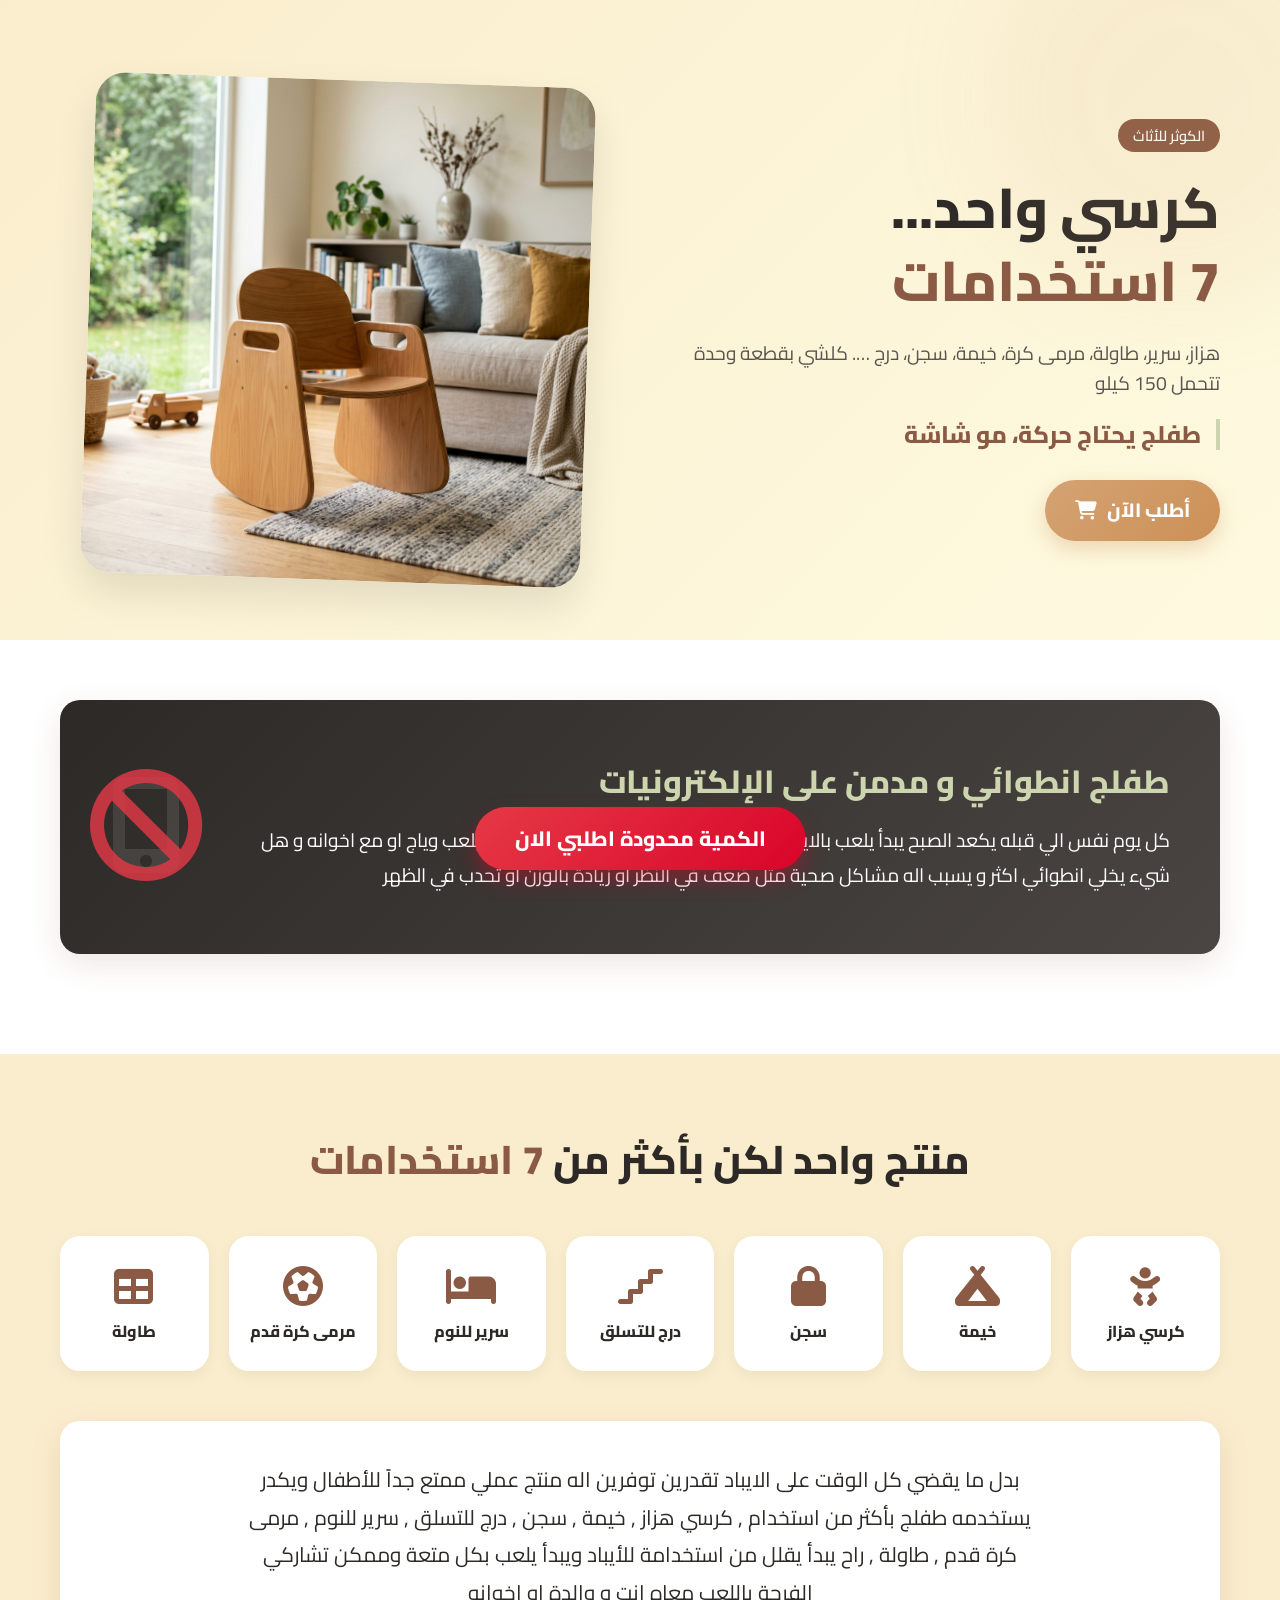
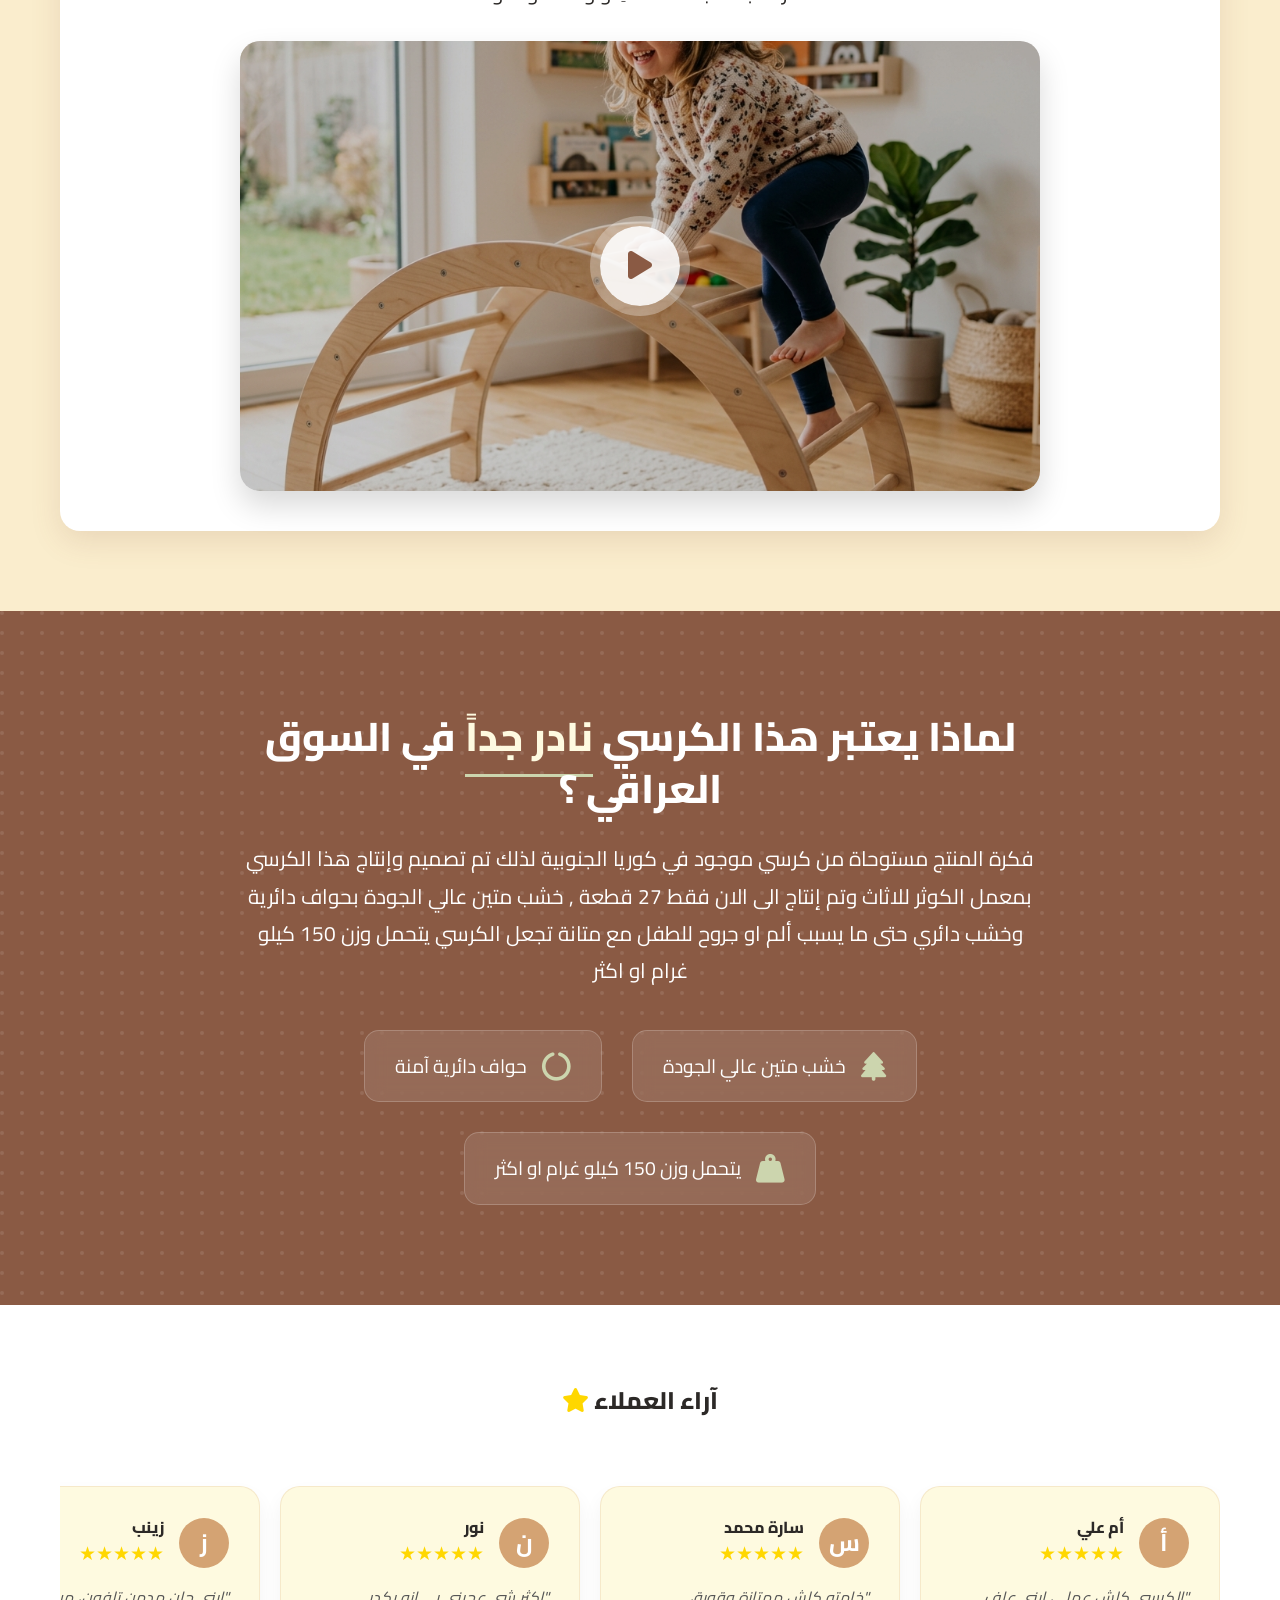
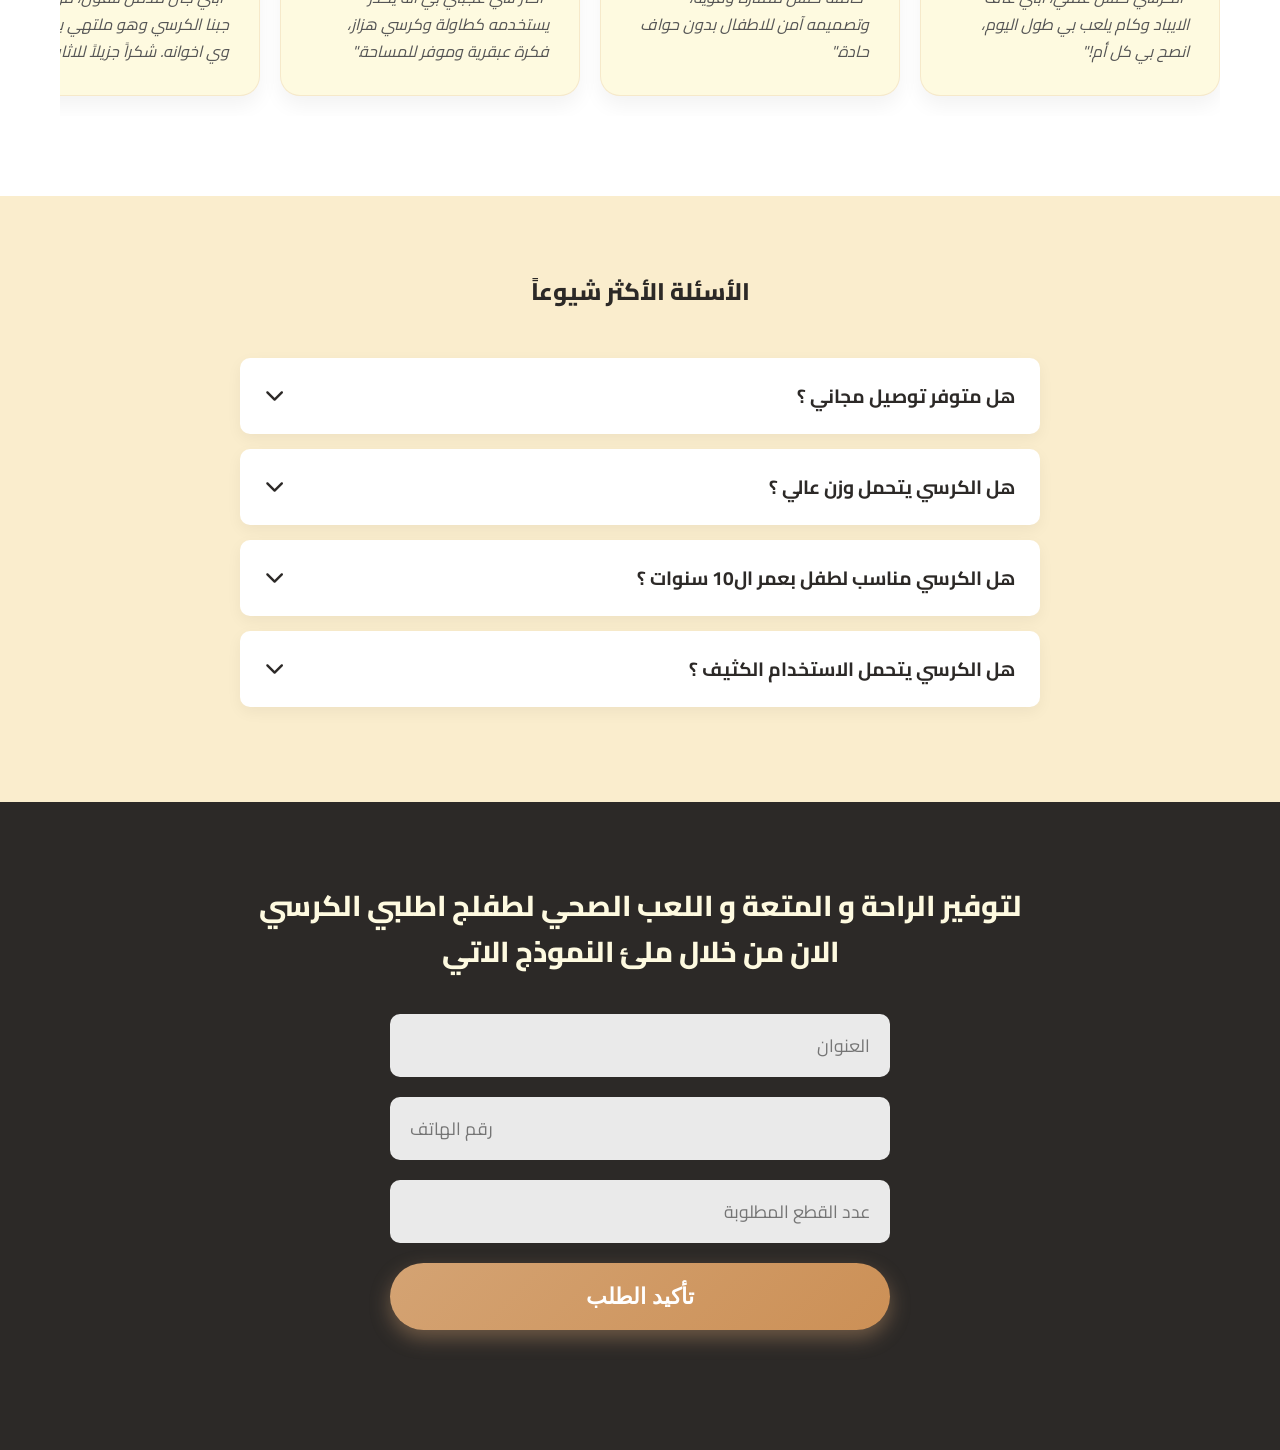
==== index.html @ 6466f253 "Add files via upload" ====
<!DOCTYPE html>
<html lang="ar" dir="rtl">
<head>
    <meta charset="UTF-8">
    <meta name="viewport" content="width=device-width, initial-scale=1.0">
    <title>صفحة هبوط الكوثر للأثاث ( كرسي الاطفال )</title>
    <meta name="description" content="كرسي واحد... 7 استخدامات. هزاز، سرير، طاولة، مرمى كرة، خيمة، سجن، درج.">
    <link href="https://fonts.googleapis.com/css2?family=Cairo:wght@400;600;800&display=swap" rel="stylesheet">
    <link rel="stylesheet" href="style.css">
    <!-- FontAwesome for icons -->
    <link rel="stylesheet" href="https://cdnjs.cloudflare.com/ajax/libs/font-awesome/6.4.0/css/all.min.css">
</head>
<body>
    <!-- Header -->
    <header class="hero">
        <div class="container hero-content">
            <div class="hero-text">
                <span class="badge">الكوثر للأثاث</span>
                <h1>كرسي واحد... <span class="highlight">7 استخدامات</span></h1>
                <p class="subtitle">هزاز، سرير، طاولة، مرمى كرة، خيمة، سجن، درج …. كلشي بقطعة وحدة تتحمل 150 كيلو</p>
                <h3 class="slogan">طفلج يحتاج حركة، مو شاشة</h3>
                <a href="#order" class="btn btn-primary hide-on-mobile">أطلب الآن <i class="fas fa-shopping-cart"></i></a>
            </div>
            <div class="hero-image">
                <img src="assets/hero.png" alt="كرسي الاطفال متعدد الاستخدامات">
            </div>
        </div>
    </header>

    <!-- Problem Section -->
    <section class="problem-section">
        <div class="container">
            <div class="problem-card">
                <div class="problem-text">
                    <h2>طفلج انطوائي و مدمن على الإلكترونيات</h2>
                    <p>كل يوم نفس الي قبله يكعد الصبح يبدأ يلعب بالايباد وما يتركه الا بالليل قبل لا ينام , بدون ما يلعب وياج او مع اخوانه و هل شيء يخلي انطوائي اكثر و يسبب اله مشاكل صحية مثل ضعف في النظر او زيادة بالوزن أو تحدب في الظهر</p>
                </div>
                <div class="problem-icon">
                    <i class="fas fa-mobile-alt broken-icon"></i>
                </div>
            </div>
        </div>
    </section>

    <!-- Solution Section -->
    <section class="solution-section">
        <div class="container">
            <div class="section-title">
                <h2>منتج واحد لكن بأكثر من <span class="highlight">7 استخدامات</span></h2>
            </div>
            
            <div class="features-grid">
                <div class="feature">
                    <i class="fas fa-baby"></i>
                    <h4>كرسي هزاز</h4>
                </div>
                <div class="feature">
                    <i class="fas fa-campground"></i>
                    <h4>خيمة</h4>
                </div>
                <div class="feature">
                    <i class="fas fa-lock"></i>
                    <h4>سجن</h4>
                </div>
                <div class="feature">
                    <i class="fas fa-stairs"></i>
                    <h4>درج للتسلق</h4>
                </div>
                <div class="feature">
                    <i class="fas fa-bed"></i>
                    <h4>سرير للنوم</h4>
                </div>
                <div class="feature">
                    <i class="fas fa-futbol"></i>
                    <h4>مرمى كرة قدم</h4>
                </div>
                <div class="feature">
                    <i class="fas fa-table"></i>
                    <h4>طاولة</h4>
                </div>
            </div>

            <div class="solution-content">
                <p class="description">
                    بدل ما يقضي كل الوقت على الايباد تقدرين توفرين اله منتج عملي ممتع جداً للأطفال ويكدر يستخدمه طفلج بأكثر من استخدام , كرسي هزاز , خيمة , سجن , درج للتسلق , سرير للنوم , مرمى كرة قدم , طاولة , راح يبدأ يقلل من استخدامة للأيباد ويبدأ يلعب بكل متعة وممكن تشاركي الفرحة باللعب معاه انتِ و والدة او اخوانه
                </p>
                
                <div class="video-container">
                    <img src="assets/video_thumb.png" alt="شاهد متعة الطفل" class="video-thumb">
                    <button class="play-btn" aria-label="Play video"><i class="fas fa-play"></i></button>
                </div>
            </div>
        </div>
    </section>

    <!-- Rarity Section -->
    <section class="rarity-section">
        <div class="container">
            <div class="rarity-content">
                <h2>لماذا يعتبر هذا الكرسي <span class="highlight-white">نادر جداً</span> في السوق العراقي ؟</h2>
                <p>فكرة المنتج مستوحاة من كرسي موجود في كوريا الجنوبية لذلك تم تصميم وإنتاج هذا الكرسي بمعمل الكوثر للاثاث وتم إنتاج الى الان فقط 27 قطعة , خشب متين عالي الجودة بحواف دائرية وخشب دائري حتى ما يسبب ألم او جروح للطفل مع متانة تجعل الكرسي يتحمل وزن 150 كيلو غرام او اكثر</p>
                <div class="specs">
                    <div class="spec-item">
                        <i class="fas fa-tree"></i>
                        <span>خشب متين عالي الجودة</span>
                    </div>
                    <div class="spec-item">
                        <i class="fas fa-circle-notch"></i>
                        <span>حواف دائرية آمنة</span>
                    </div>
                    <div class="spec-item">
                        <i class="fas fa-weight-hanging"></i>
                        <span>يتحمل وزن 150 كيلو غرام او اكثر</span>
                    </div>
                </div>
            </div>
        </div>
    </section>

    <!-- Reviews Section -->
    <section class="reviews-section">
        <div class="container">
            <h2 class="section-title">آراء العملاء <i class="fas fa-star" style="color: gold;"></i></h2>
            <div class="reviews-carousel">
                <div class="review-card">
                    <div class="review-header">
                        <div class="avatar">أ</div>
                        <div>
                            <h4>أم علي</h4>
                            <div class="stars">★★★★★</div>
                        </div>
                    </div>
                    <p>"الكرسي كلش عملي، ابني عاف الايباد وكام يلعب بي طول اليوم، انصح بي كل أم!"</p>
                </div>
                <div class="review-card">
                    <div class="review-header">
                        <div class="avatar">س</div>
                        <div>
                            <h4>سارة محمد</h4>
                            <div class="stars">★★★★★</div>
                        </div>
                    </div>
                    <p>"خامته كلش ممتازة وقوية، وتصميمه آمن للاطفال بدون حواف حادة."</p>
                </div>
                <div class="review-card">
                    <div class="review-header">
                        <div class="avatar">ن</div>
                        <div>
                            <h4>نور</h4>
                            <div class="stars">★★★★★</div>
                        </div>
                    </div>
                    <p>"اكثر شي عجبني بي انه يكدر يستخدمه كطاولة وكرسي هزاز، فكرة عبقرية وموفر للمساحة."</p>
                </div>
                <div class="review-card">
                    <div class="review-header">
                        <div class="avatar">ز</div>
                        <div>
                            <h4>زينب</h4>
                            <div class="stars">★★★★★</div>
                        </div>
                    </div>
                    <p>"ابني جان مدمن تلفون، من يوم ما جبنا الكرسي وهو ملتهي بي ويلعب وي اخوانه. شكراً جزيلاً للاثاث الكوثر."</p>
                </div>
                <div class="review-card">
                    <div class="review-header">
                        <div class="avatar">م</div>
                        <div>
                            <h4>مريم</h4>
                            <div class="stars">★★★★★</div>
                        </div>
                    </div>
                    <p>"التوصيل جان سريع، والمنتج مطابق للصورة واكثر. متانة 10/10."</p>
                </div>
            </div>
        </div>
    </section>

    <!-- FAQ Section -->
    <section class="faq-section">
        <div class="container">
            <h2 class="section-title">الأسئلة الأكثر شيوعاً</h2>
            
            <div class="faq-container">
                <div class="faq-item">
                    <button class="faq-question">
                        هل متوفر توصيل مجاني ؟
                        <i class="fas fa-chevron-down"></i>
                    </button>
                    <div class="faq-answer">
                        <p>نعم متوفر توصيل مجاني لجميع محافظات العراق.</p>
                    </div>
                </div>
                
                <div class="faq-item">
                    <button class="faq-question">
                        هل الكرسي يتحمل وزن عالي ؟
                        <i class="fas fa-chevron-down"></i>
                    </button>
                    <div class="faq-answer">
                        <p>الكرسي يتحمل وزن يصل إلى 150 كيلو غرام.</p>
                    </div>
                </div>
                
                <div class="faq-item">
                    <button class="faq-question">
                        هل الكرسي مناسب لطفل بعمر ال10 سنوات ؟
                        <i class="fas fa-chevron-down"></i>
                    </button>
                    <div class="faq-answer">
                        <p>نعم الكرسي مناسب للاطفال من عمر 3 إلى 13 سنة.</p>
                    </div>
                </div>
                
                <div class="faq-item">
                    <button class="faq-question">
                        هل الكرسي يتحمل الاستخدام الكثيف ؟
                        <i class="fas fa-chevron-down"></i>
                    </button>
                    <div class="faq-answer">
                        <p>بالتأكيد الكرسي مصنوع من اجود انواع الخشب ويتحمل استخدام يصل إلى 15 سنة.</p>
                    </div>
                </div>
            </div>
        </div>
    </section>

    <!-- Footer CTA -->
    <footer id="order" class="footer">
        <div class="container">
            <h2 class="order-title">لتوفير الراحة و المتعة و اللعب الصحي لطفلج اطلبي الكرسي الان من خلال ملئ النموذج الاتي</h2>
            
            <form class="order-form" id="orderForm">
                <input type="text" id="address" placeholder="العنوان" required>
                <input type="tel" id="phone" placeholder="رقم الهاتف" required>
                <input type="number" id="quantity" placeholder="عدد القطع المطلوبة" min="1" required>
                <button type="submit" class="btn btn-primary btn-large">تأكيد الطلب</button>
            </form>

            <div id="successMessage" class="success-message" style="display: none;">
                <i class="fas fa-check-circle success-icon"></i>
                <h3>تمت عملية الطلب بنجاح</h3>
            </div>
        </div>
    </footer>

    <!-- Sticky CTA -->
    <a href="#order" class="sticky-cta">الكمية محدودة اطلبي الان</a>

    <script src="script.js"></script>
</body>
</html>
---- style.css ----
:root {
    --primary: #d4a373;
    --primary-dark: #cc9056;
    --secondary: #8a5a44;
    --accent: #ccd5ae;
    --bg-light: #fefae0;
    --bg-cream: #faedcd;
    --text-dark: #2c2927;
    --text-light: #fefae0;
    --shadow: 0 10px 30px rgba(138, 90, 68, 0.15);
    --border-radius: 20px;
    --transition: all 0.3s ease;
}

* {
    margin: 0;
    padding: 0;
    box-sizing: border-box;
}

body {
    font-family: 'Cairo', sans-serif;
    background-color: var(--bg-light);
    color: var(--text-dark);
    line-height: 1.6;
    overflow-x: hidden;
}

.container {
    max-width: 1200px;
    margin: 0 auto;
    padding: 0 20px;
}

h1, h2, h3, h4 {
    font-weight: 800;
    line-height: 1.3;
}

.highlight {
    color: var(--secondary);
    position: relative;
    display: inline-block;
}

.highlight::after {
    content: '';
    position: absolute;
    bottom: 5px;
    left: 0;
    width: 100%;
    height: 8px;
    background-color: var(--accent);
    z-index: -1;
    border-radius: 4px;
}

.highlight-white {
    color: var(--bg-light);
    border-bottom: 3px solid var(--accent);
}

.section-title {
    text-align: center;
    margin-bottom: 50px;
}

.section-title h2 {
    font-size: 2.5rem;
    margin-bottom: 15px;
}

.btn {
    display: inline-flex;
    align-items: center;
    justify-content: center;
    gap: 10px;
    padding: 15px 30px;
    border-radius: 50px;
    font-size: 1.2rem;
    font-weight: 800;
    text-decoration: none;
    cursor: pointer;
    transition: var(--transition);
    border: none;
    box-shadow: 0 8px 20px rgba(212, 163, 115, 0.4);
}

.btn-primary {
    background: linear-gradient(135deg, var(--primary), var(--primary-dark));
    color: white;
}

.btn-primary:hover {
    transform: translateY(-5px) scale(1.02);
    box-shadow: 0 12px 25px rgba(212, 163, 115, 0.6);
}

.btn-large {
    width: 100%;
    font-size: 1.4rem;
    padding: 20px;
}

/* Hero Section */
.hero {
    background: linear-gradient(135deg, var(--bg-cream) 0%, var(--bg-light) 100%);
    padding: 80px 0 60px;
    position: relative;
    overflow: hidden;
}

.hero::before {
    content: '';
    position: absolute;
    top: -100px;
    right: -100px;
    width: 400px;
    height: 400px;
    background: var(--primary);
    opacity: 0.1;
    border-radius: 50%;
    filter: blur(50px);
}

.hero-content {
    display: flex;
    align-items: center;
    gap: 50px;
}

.hero-text {
    flex: 1;
    animation: slideInRight 1s ease;
}

.badge {
    background-color: var(--secondary);
    color: white;
    padding: 5px 15px;
    border-radius: 20px;
    font-weight: 600;
    font-size: 0.9rem;
    display: inline-block;
    margin-bottom: 20px;
}

.hero-text h1 {
    font-size: 3.5rem;
    margin-bottom: 20px;
}

.hero-text .subtitle {
    font-size: 1.2rem;
    margin-bottom: 20px;
    color: #5a5451;
}

.slogan {
    font-size: 1.5rem;
    color: var(--secondary);
    margin-bottom: 30px;
    padding-right: 15px;
    border-right: 4px solid var(--accent);
}

.hero-image {
    flex: 1;
    position: relative;
    animation: fadeIn 1.2s ease;
}

.hero-image img {
    width: 100%;
    max-width: 500px;
    display: block;
    margin: 0 auto;
    border-radius: 30px;
    box-shadow: 0 20px 40px rgba(0,0,0,0.1);
    transform: rotate(2deg);
    transition: var(--transition);
}

.hero-image img:hover {
    transform: rotate(0) scale(1.02);
}

/* Problem Section */
.problem-section {
    padding: 80px 0;
    background-color: white;
}

.problem-card {
    background: linear-gradient(135deg, #2c2927 0%, #4a4542 100%);
    color: white;
    border-radius: var(--border-radius);
    padding: 50px;
    display: flex;
    align-items: center;
    gap: 40px;
    box-shadow: var(--shadow);
    transform: translateY(-20px);
}

.problem-text h2 {
    font-size: 2rem;
    margin-bottom: 20px;
    color: var(--accent);
}

.problem-text p {
    font-size: 1.2rem;
    line-height: 1.8;
}

.problem-icon {
    font-size: 6rem;
    color: rgba(255,255,255,0.1);
}

.broken-icon {
    position: relative;
}
.broken-icon::after {
    content: '\f05e';
    font-family: 'Font Awesome 6 Free';
    font-weight: 900;
    position: absolute;
    top: 50%;
    left: 50%;
    transform: translate(-50%, -50%);
    color: #e63946;
    font-size: 7rem;
    opacity: 0.8;
}

/* Solution Section */
.solution-section {
    padding: 80px 0;
    background-color: var(--bg-cream);
}

.features-grid {
    display: grid;
    grid-template-columns: repeat(auto-fit, minmax(130px, 1fr));
    gap: 20px;
    margin-bottom: 50px;
}

.feature {
    background: white;
    padding: 30px 15px;
    border-radius: var(--border-radius);
    text-align: center;
    box-shadow: 0 5px 15px rgba(0,0,0,0.05);
    transition: var(--transition);
}

.feature:hover {
    transform: translateY(-10px);
    box-shadow: 0 15px 30px rgba(212, 163, 115, 0.2);
    background: var(--primary);
    color: white;
}

.feature i {
    font-size: 2.5rem;
    margin-bottom: 15px;
    color: var(--secondary);
    transition: var(--transition);
}

.feature:hover i {
    color: white;
}

.solution-content {
    background: white;
    border-radius: var(--border-radius);
    padding: 40px;
    box-shadow: var(--shadow);
    display: flex;
    flex-direction: column;
    align-items: center;
    gap: 30px;
}

.solution-content .description {
    font-size: 1.3rem;
    text-align: center;
    max-width: 800px;
    line-height: 1.8;
}

.video-container {
    position: relative;
    width: 100%;
    max-width: 800px;
    border-radius: 20px;
    overflow: hidden;
    box-shadow: 0 15px 30px rgba(0,0,0,0.15);
    aspect-ratio: 16/9;
}

.video-container img {
    width: 100%;
    height: 100%;
    object-fit: cover;
    display: block;
}

.play-btn {
    position: absolute;
    top: 50%;
    left: 50%;
    transform: translate(-50%, -50%);
    width: 80px;
    height: 80px;
    background: rgba(255,255,255,0.9);
    border: none;
    border-radius: 50%;
    font-size: 2rem;
    color: var(--secondary);
    cursor: pointer;
    box-shadow: 0 0 0 10px rgba(255,255,255,0.3);
    transition: var(--transition);
    z-index: 2;
}

.play-btn:hover {
    transform: translate(-50%, -50%) scale(1.1);
    background: white;
    box-shadow: 0 0 0 20px rgba(255,255,255,0.2);
}

.video-container::after {
    content: '';
    position: absolute;
    top: 0;
    left: 0;
    width: 100%;
    height: 100%;
    background: rgba(0,0,0,0.2);
    pointer-events: none;
}

/* Rarity Section */
.rarity-section {
    padding: 100px 0;
    background: url('data:image/svg+xml;utf8,<svg width="100%" height="100%" xmlns="http://www.w3.org/2000/svg"><defs><pattern id="dots" width="20" height="20" patternUnits="userSpaceOnUse"><circle cx="2" cy="2" r="2" fill="rgba(255,255,255,0.1)"/></pattern></defs><rect width="100%" height="100%" fill="%238a5a44"/><rect width="100%" height="100%" fill="url(%23dots)"/></svg>');
    background-color: var(--secondary);
    color: white;
    text-align: center;
}

.rarity-content {
    max-width: 800px;
    margin: 0 auto;
}

.rarity-content h2 {
    font-size: 2.5rem;
    margin-bottom: 25px;
}

.rarity-content p {
    font-size: 1.3rem;
    line-height: 1.8;
    margin-bottom: 40px;
}

.specs {
    display: flex;
    justify-content: center;
    gap: 30px;
    flex-wrap: wrap;
}

.spec-item {
    background: rgba(255,255,255,0.1);
    backdrop-filter: blur(10px);
    padding: 20px 30px;
    border-radius: 15px;
    display: flex;
    align-items: center;
    gap: 15px;
    font-size: 1.2rem;
    border: 1px solid rgba(255,255,255,0.2);
    transition: var(--transition);
}

.spec-item:hover {
    background: rgba(255,255,255,0.2);
    transform: translateY(-5px);
}

.spec-item i {
    font-size: 1.8rem;
    color: var(--accent);
}

/* Reviews Section */
.reviews-section {
    padding: 80px 0;
    background-color: white;
}

.reviews-carousel {
    display: flex;
    gap: 20px;
    overflow-x: auto;
    padding: 20px 5px;
    scroll-snap-type: x mandatory;
    scrollbar-width: none;
}

.reviews-carousel::-webkit-scrollbar {
    display: none;
}

.review-card {
    min-width: 300px;
    background: var(--bg-light);
    border-radius: var(--border-radius);
    padding: 30px;
    box-shadow: 0 10px 20px rgba(0,0,0,0.05);
    scroll-snap-align: start;
    border: 1px solid rgba(212, 163, 115, 0.2);
}

.review-header {
    display: flex;
    align-items: center;
    gap: 15px;
    margin-bottom: 15px;
}

.avatar {
    width: 50px;
    height: 50px;
    background: var(--primary);
    color: white;
    border-radius: 50%;
    display: flex;
    align-items: center;
    justify-content: center;
    font-size: 1.5rem;
    font-weight: bold;
}

.stars {
    color: gold;
    font-size: 1.2rem;
}

.review-card p {
    font-style: italic;
    color: #555;
    line-height: 1.7;
}

/* FAQ Section */
.faq-section {
    padding: 80px 0;
    background-color: var(--bg-cream);
}

.faq-container {
    max-width: 800px;
    margin: 0 auto;
}

.faq-item {
    background: white;
    margin-bottom: 15px;
    border-radius: 10px;
    overflow: hidden;
    box-shadow: 0 5px 15px rgba(0,0,0,0.05);
}

.faq-question {
    width: 100%;
    text-align: right;
    padding: 20px 25px;
    background: none;
    border: none;
    font-size: 1.2rem;
    font-weight: 700;
    font-family: inherit;
    color: var(--text-dark);
    cursor: pointer;
    display: flex;
    justify-content: space-between;
    align-items: center;
    transition: var(--transition);
}

.faq-question:hover {
    color: var(--primary);
}

.faq-question i {
    transition: transform 0.3s ease;
}

.faq-question.active i {
    transform: rotate(180deg);
}

.faq-answer {
    max-height: 0;
    overflow: hidden;
    transition: max-height 0.3s ease;
    background: #fdfbf7;
}

.faq-answer p {
    padding: 0 25px 20px;
    color: #555;
}

/* Footer CTA */
.footer {
    padding: 80px 0 120px;
    background: #2c2927;
    color: white;
    text-align: center;
}

.order-title {
    font-size: 1.8rem;
    line-height: 1.6;
    margin-bottom: 40px;
    color: var(--bg-light);
    max-width: 800px;
    margin-left: auto;
    margin-right: auto;
}

.success-message {
    background: white;
    color: #2c2927;
    padding: 40px;
    border-radius: var(--border-radius);
    max-width: 500px;
    margin: 0 auto;
    text-align: center;
    box-shadow: var(--shadow);
    animation: fadeIn 0.5s ease;
}

.success-icon {
    font-size: 5rem;
    color: #4CAF50;
    margin-bottom: 20px;
}

.success-message h3 {
    font-size: 1.8rem;
    color: #4CAF50;
}

/* Sticky CTA */
.sticky-cta {
    position: fixed;
    bottom: 30px;
    left: 50%;
    transform: translateX(-50%);
    background: linear-gradient(135deg, #e63946, #d90429);
    color: white;
    padding: 15px 40px;
    border-radius: 50px;
    font-size: 1.3rem;
    font-weight: 800;
    text-decoration: none;
    box-shadow: 0 10px 20px rgba(217, 4, 41, 0.4);
    z-index: 999;
    transition: var(--transition);
    white-space: nowrap;
    animation: bounce 2s infinite;
}

.sticky-cta:hover {
    background: linear-gradient(135deg, #d90429, #bc001d);
    transform: translateX(-50%) scale(1.05);
    color: white;
}

@keyframes bounce {
    0%, 20%, 50%, 80%, 100% {
        transform: translateX(-50%) translateY(0);
    }
    40% {
        transform: translateX(-50%) translateY(-15px);
    }
    60% {
        transform: translateX(-50%) translateY(-7px);
    }
}

.order-form {
    max-width: 500px;
    margin: 0 auto;
    display: flex;
    flex-direction: column;
    gap: 20px;
}

.order-form input,
.order-form select {
    width: 100%;
    padding: 15px 20px;
    border-radius: 10px;
    border: none;
    font-size: 1.1rem;
    font-family: inherit;
    background: rgba(255,255,255,0.9);
}

.order-form input:focus,
.order-form select:focus {
    outline: 2px solid var(--primary);
    background: white;
}

/* Animations */
@keyframes slideInRight {
    from { opacity: 0; transform: translateX(50px); }
    to { opacity: 1; transform: translateX(0); }
}

@keyframes fadeIn {
    from { opacity: 0; transform: scale(0.95); }
    to { opacity: 1; transform: scale(1); }
}

/* Responsive */
@media (max-width: 992px) {
    .hero-content {
        flex-direction: column;
        text-align: center;
    }
    
    .hero-text {
        animation: fadeIn 1s ease;
    }
    
    .slogan {
        border-right: none;
        border-bottom: 4px solid var(--accent);
        padding-bottom: 10px;
        display: inline-block;
    }
    
    .problem-card {
        flex-direction: column;
        text-align: center;
        gap: 20px;
    }
}

@media (max-width: 768px) {
    .hide-on-mobile {
        display: none;
    }
    
    .hero-text h1 {
        font-size: 2.5rem;
    }
    
    .section-title h2 {
        font-size: 2rem;
    }
    
    .spec-item {
        width: 100%;
        justify-content: center;
    }
}
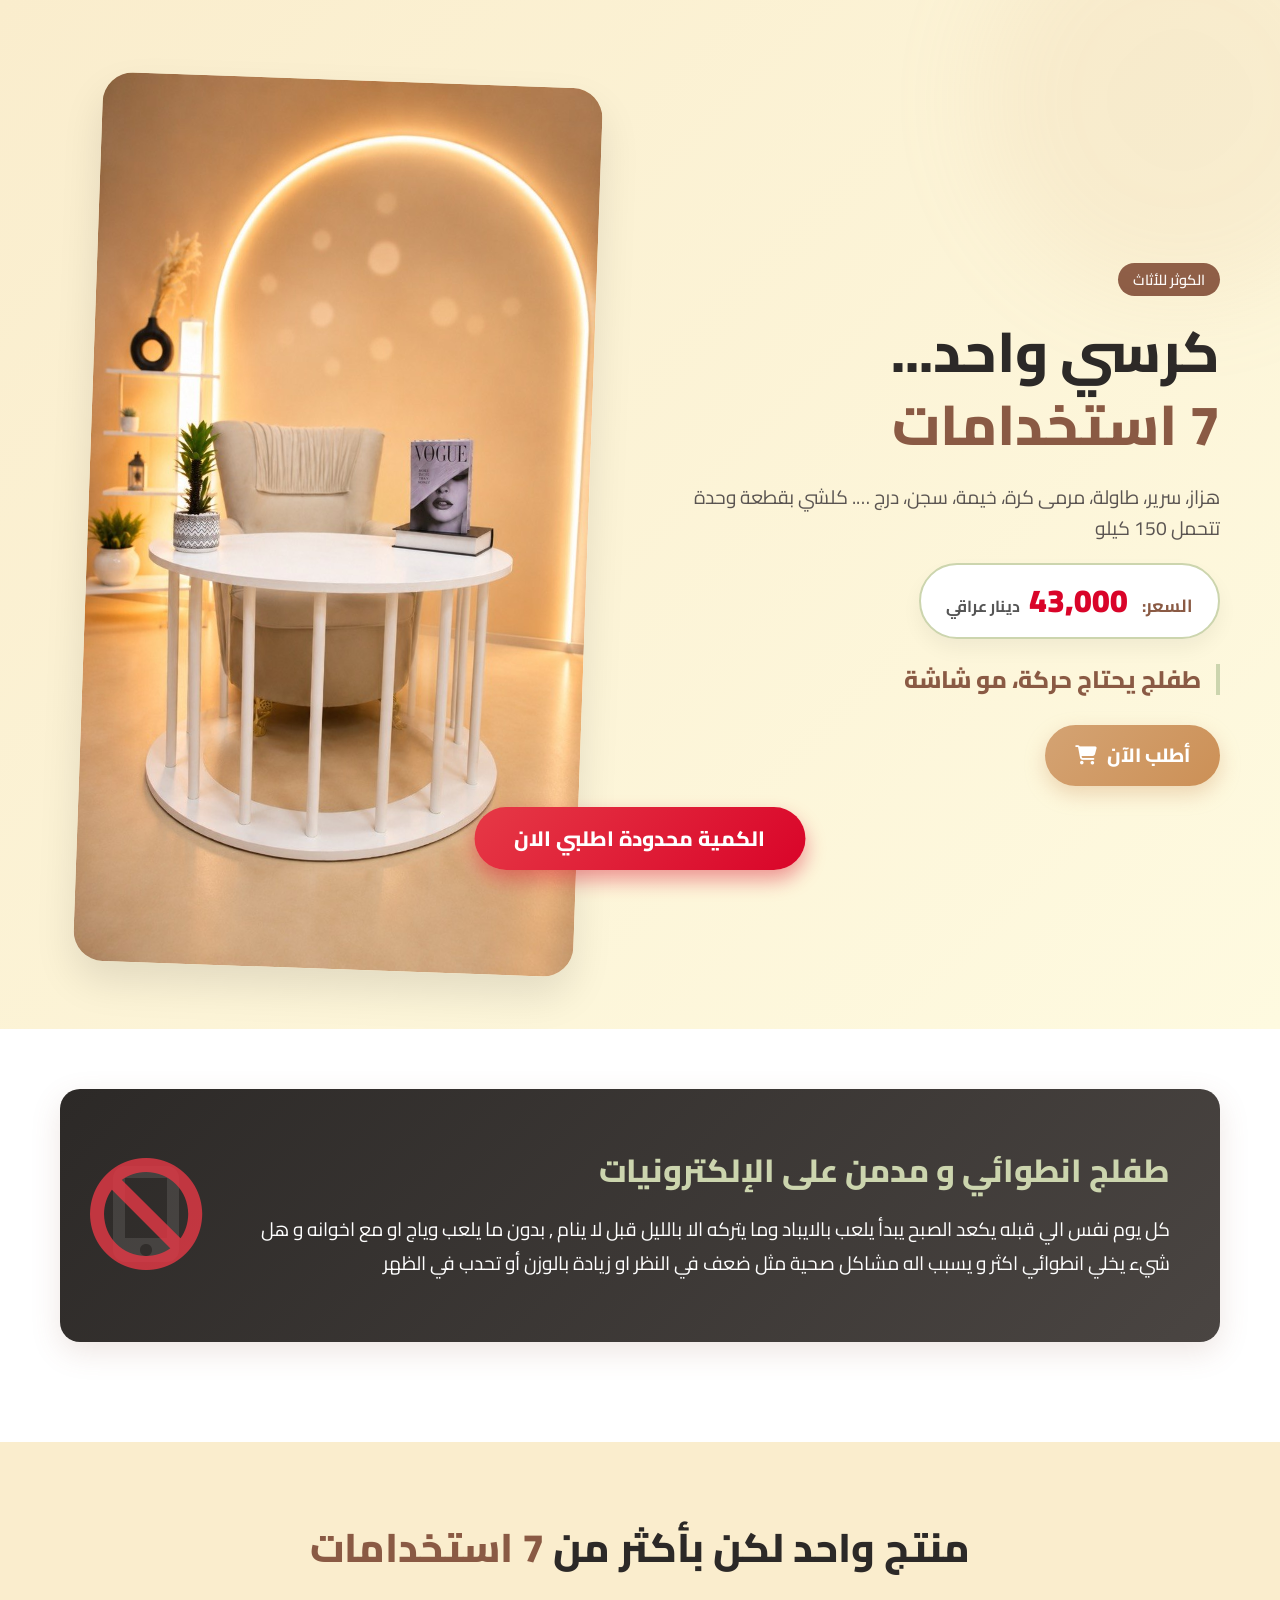
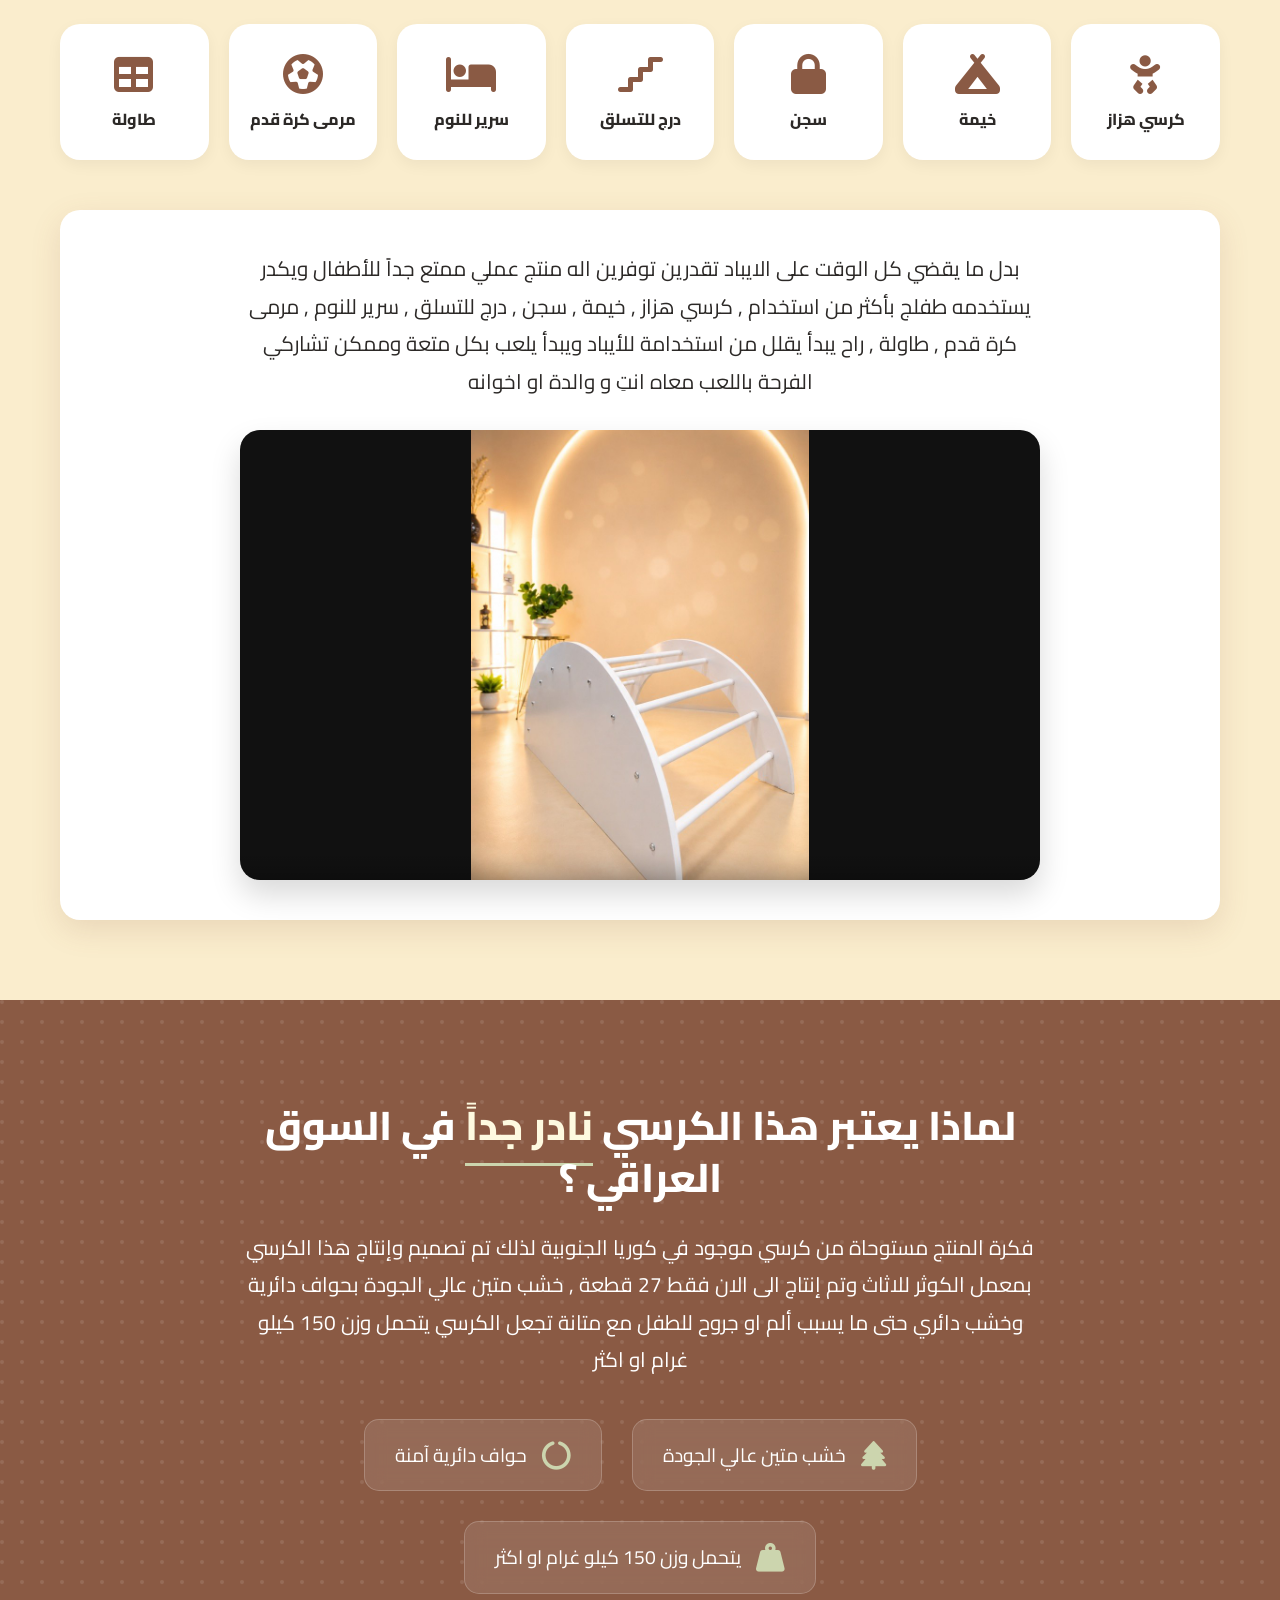
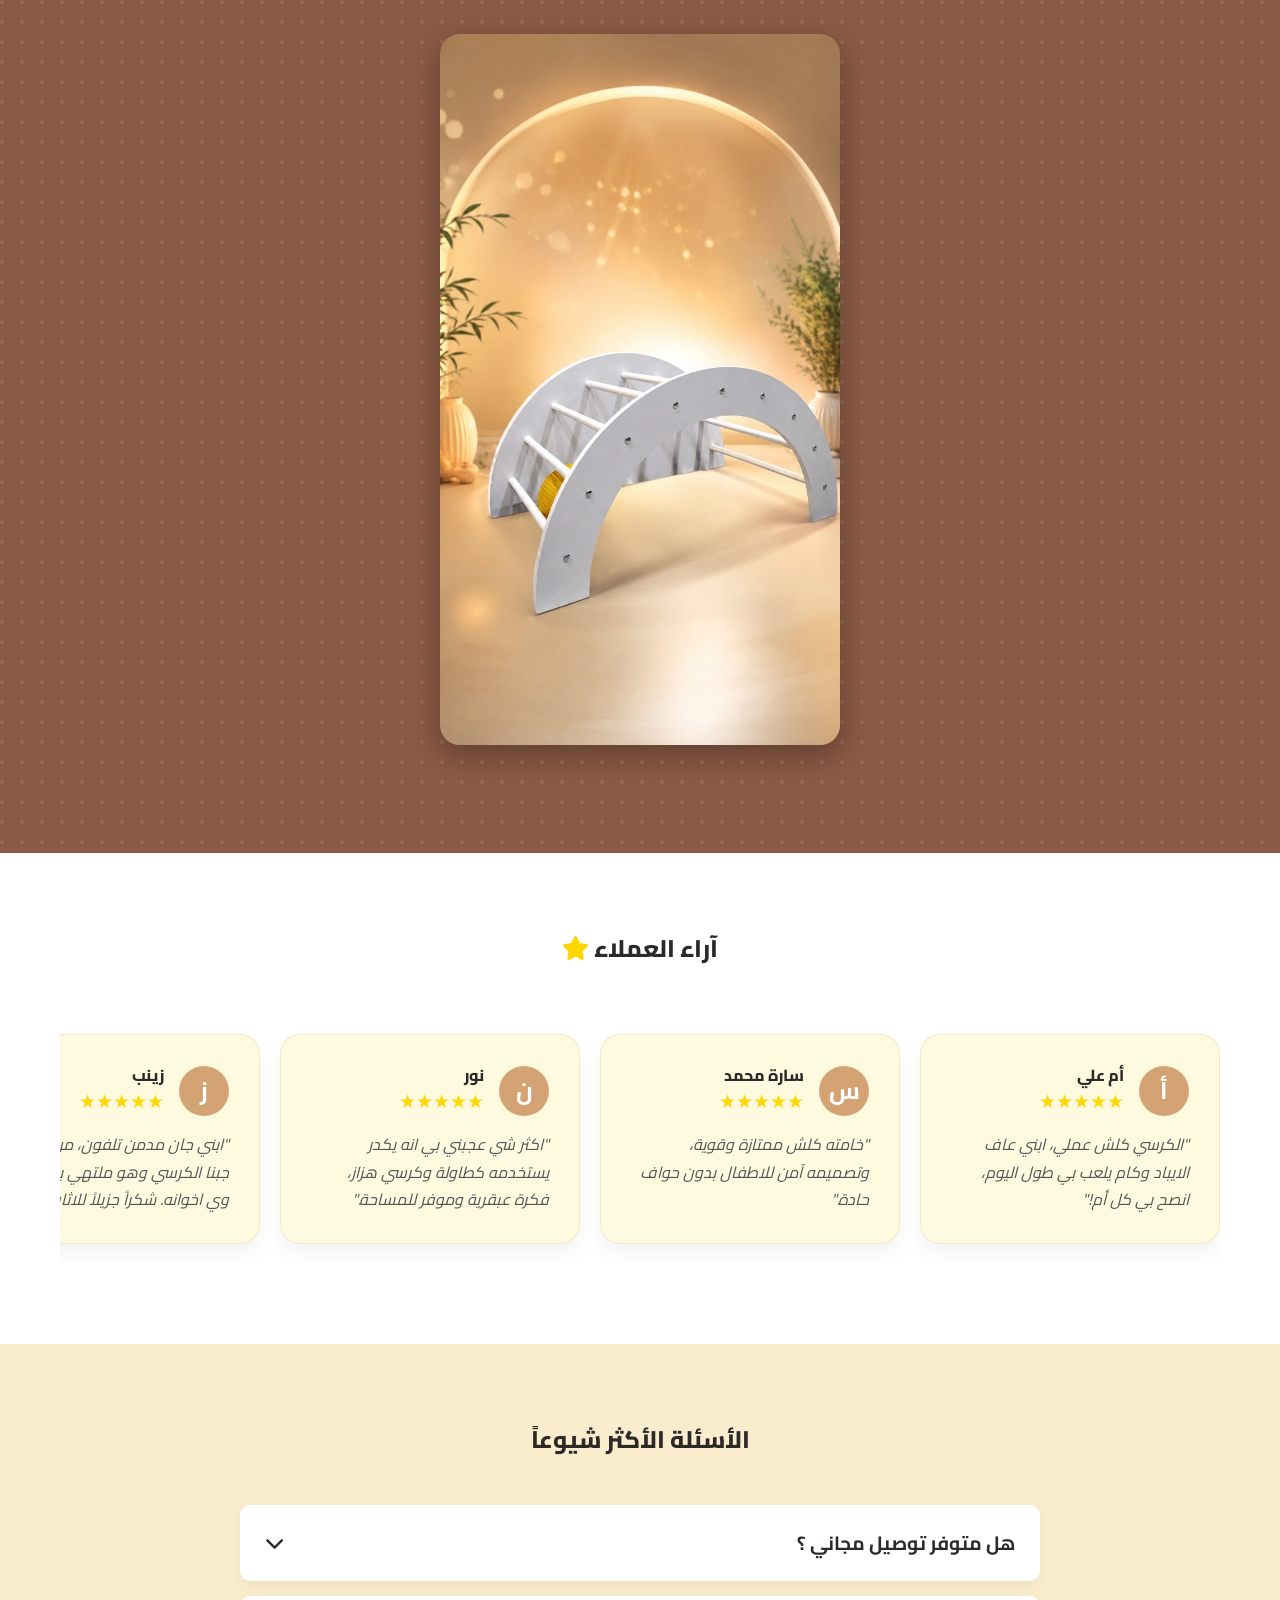
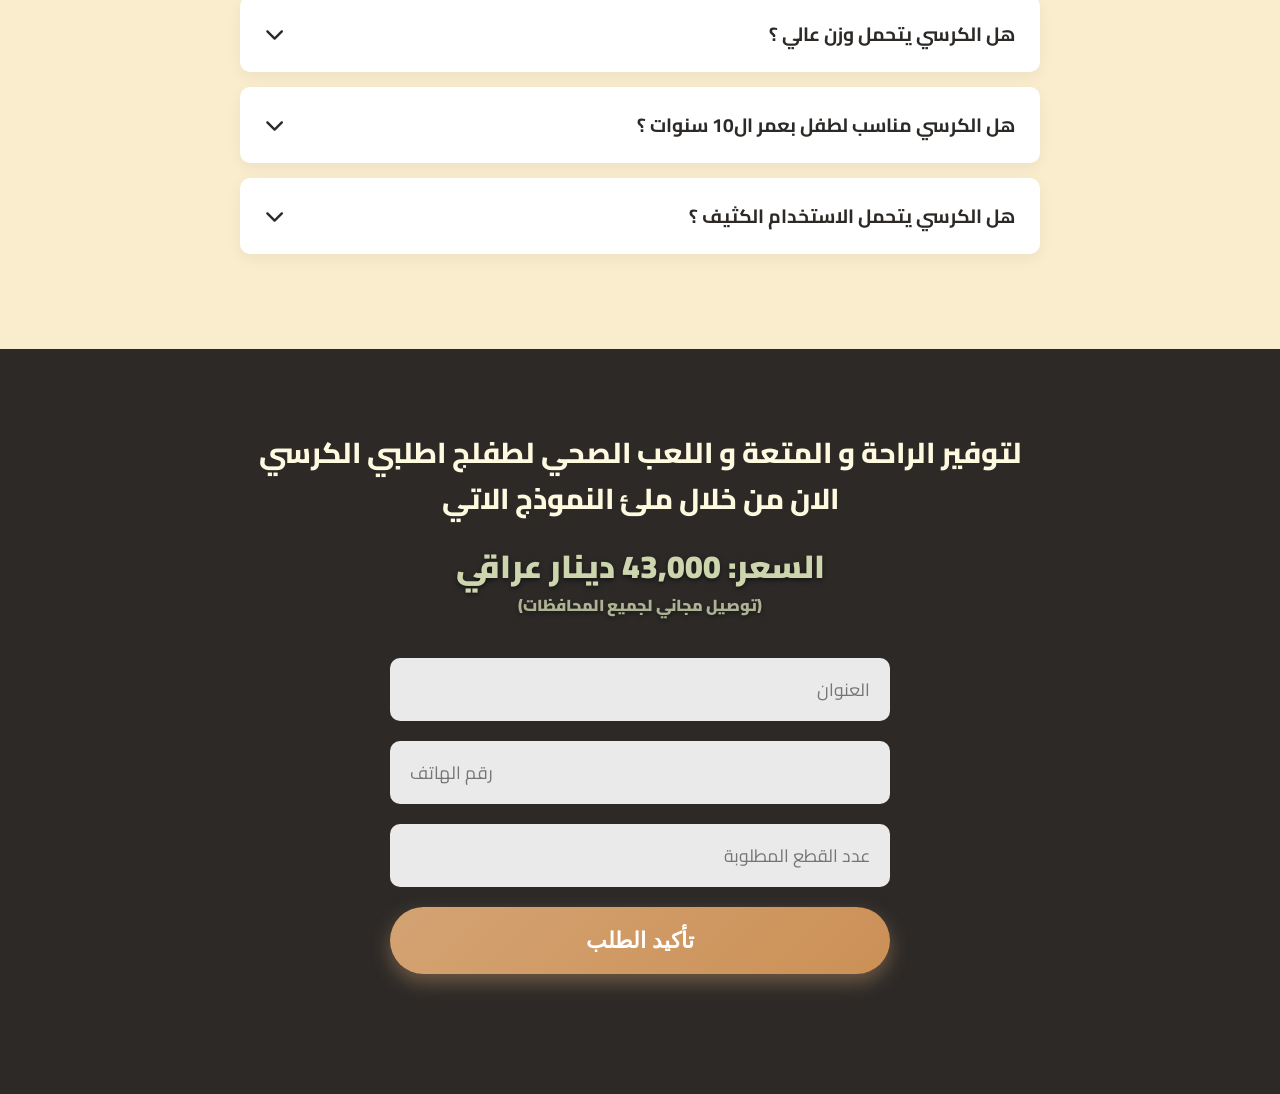
==== commit de022c4f: "Add files via upload" ====
--- a/index.html
+++ b/index.html
@@ -18,11 +18,16 @@
                 <span class="badge">الكوثر للأثاث</span>
                 <h1>كرسي واحد... <span class="highlight">7 استخدامات</span></h1>
                 <p class="subtitle">هزاز، سرير، طاولة، مرمى كرة، خيمة، سجن، درج …. كلشي بقطعة وحدة تتحمل 150 كيلو</p>
+                <div class="hero-price">
+                    <span class="price-label">السعر:</span>
+                    <span class="price-amount">43,000</span>
+                    <span class="price-currency">دينار عراقي</span>
+                </div>
                 <h3 class="slogan">طفلج يحتاج حركة، مو شاشة</h3>
                 <a href="#order" class="btn btn-primary hide-on-mobile">أطلب الآن <i class="fas fa-shopping-cart"></i></a>
             </div>
             <div class="hero-image">
-                <img src="assets/hero.png" alt="كرسي الاطفال متعدد الاستخدامات">
+                <img src="photo_1_2026-08-29_02-19-34.jpg" alt="كرسي الاطفال متعدد الاستخدامات">
             </div>
         </div>
     </header>
@@ -85,9 +90,11 @@
                     بدل ما يقضي كل الوقت على الايباد تقدرين توفرين اله منتج عملي ممتع جداً للأطفال ويكدر يستخدمه طفلج بأكثر من استخدام , كرسي هزاز , خيمة , سجن , درج للتسلق , سرير للنوم , مرمى كرة قدم , طاولة , راح يبدأ يقلل من استخدامة للأيباد ويبدأ يلعب بكل متعة وممكن تشاركي الفرحة باللعب معاه انتِ و والدة او اخوانه
                 </p>
                 
-                <div class="video-container">
-                    <img src="assets/video_thumb.png" alt="شاهد متعة الطفل" class="video-thumb">
-                    <button class="play-btn" aria-label="Play video"><i class="fas fa-play"></i></button>
+                <div class="video-container" style="background: #111; box-shadow: 0 15px 30px rgba(0,0,0,0.15); display: flex; justify-content: center; align-items: center; border-radius: 20px; overflow: hidden; padding: 0;">
+                    <video controls class="product-video" poster="photo_2_2026-08-29_02-19-35.jpg" style="width: 100%; max-height: 600px; object-fit: contain; outline: none; border-radius: 20px;">
+                        <source src="IMG_5655.MP4" type="video/mp4">
+                        متصفحك لا يدعم تشغيل الفيديو.
+                    </video>
                 </div>
             </div>
         </div>
@@ -113,6 +120,9 @@
                         <span>يتحمل وزن 150 كيلو غرام او اكثر</span>
                     </div>
                 </div>
+                <div style="margin-top: 40px;">
+                    <img src="photo_3_2026-08-29_02-19-35.jpg" alt="تصميم الكرسي" style="width: 100%; max-width: 400px; border-radius: 20px; box-shadow: 0 10px 30px rgba(0,0,0,0.3);">
+                </div>
             </div>
         </div>
     </section>
@@ -229,6 +239,8 @@
     <footer id="order" class="footer">
         <div class="container">
             <h2 class="order-title">لتوفير الراحة و المتعة و اللعب الصحي لطفلج اطلبي الكرسي الان من خلال ملئ النموذج الاتي</h2>
+            
+            <div class="footer-price-tag">السعر: 43,000 دينار عراقي <span style="font-size: 1rem; opacity: 0.8; display: block;">(توصيل مجاني لجميع المحافظات)</span></div>
             
             <form class="order-form" id="orderForm">
                 <input type="text" id="address" placeholder="العنوان" required>
--- a/style.css
+++ b/style.css
@@ -156,6 +156,36 @@
     color: #5a5451;
 }
 
+.hero-price {
+    display: inline-block;
+    background: white;
+    padding: 10px 25px;
+    border-radius: 50px;
+    margin-bottom: 25px;
+    box-shadow: 0 10px 20px rgba(0,0,0,0.05);
+    border: 2px solid var(--accent);
+}
+
+.price-label {
+    font-size: 1.1rem;
+    color: var(--secondary);
+    font-weight: bold;
+    margin-left: 10px;
+}
+
+.price-amount {
+    font-size: 2rem;
+    font-weight: 900;
+    color: #d90429;
+}
+
+.price-currency {
+    font-size: 1rem;
+    color: #555;
+    margin-right: 5px;
+    font-weight: bold;
+}
+
 .slogan {
     font-size: 1.5rem;
     color: var(--secondary);
@@ -299,50 +329,7 @@
     max-width: 800px;
     border-radius: 20px;
     overflow: hidden;
-    box-shadow: 0 15px 30px rgba(0,0,0,0.15);
     aspect-ratio: 16/9;
-}
-
-.video-container img {
-    width: 100%;
-    height: 100%;
-    object-fit: cover;
-    display: block;
-}
-
-.play-btn {
-    position: absolute;
-    top: 50%;
-    left: 50%;
-    transform: translate(-50%, -50%);
-    width: 80px;
-    height: 80px;
-    background: rgba(255,255,255,0.9);
-    border: none;
-    border-radius: 50%;
-    font-size: 2rem;
-    color: var(--secondary);
-    cursor: pointer;
-    box-shadow: 0 0 0 10px rgba(255,255,255,0.3);
-    transition: var(--transition);
-    z-index: 2;
-}
-
-.play-btn:hover {
-    transform: translate(-50%, -50%) scale(1.1);
-    background: white;
-    box-shadow: 0 0 0 20px rgba(255,255,255,0.2);
-}
-
-.video-container::after {
-    content: '';
-    position: absolute;
-    top: 0;
-    left: 0;
-    width: 100%;
-    height: 100%;
-    background: rgba(0,0,0,0.2);
-    pointer-events: none;
 }
 
 /* Rarity Section */
@@ -531,11 +518,19 @@
 .order-title {
     font-size: 1.8rem;
     line-height: 1.6;
-    margin-bottom: 40px;
+    margin-bottom: 20px;
     color: var(--bg-light);
     max-width: 800px;
     margin-left: auto;
     margin-right: auto;
+}
+
+.footer-price-tag {
+    font-size: 2rem;
+    font-weight: 900;
+    color: var(--accent);
+    margin-bottom: 40px;
+    text-shadow: 0 2px 5px rgba(0,0,0,0.5);
 }
 
 .success-message {
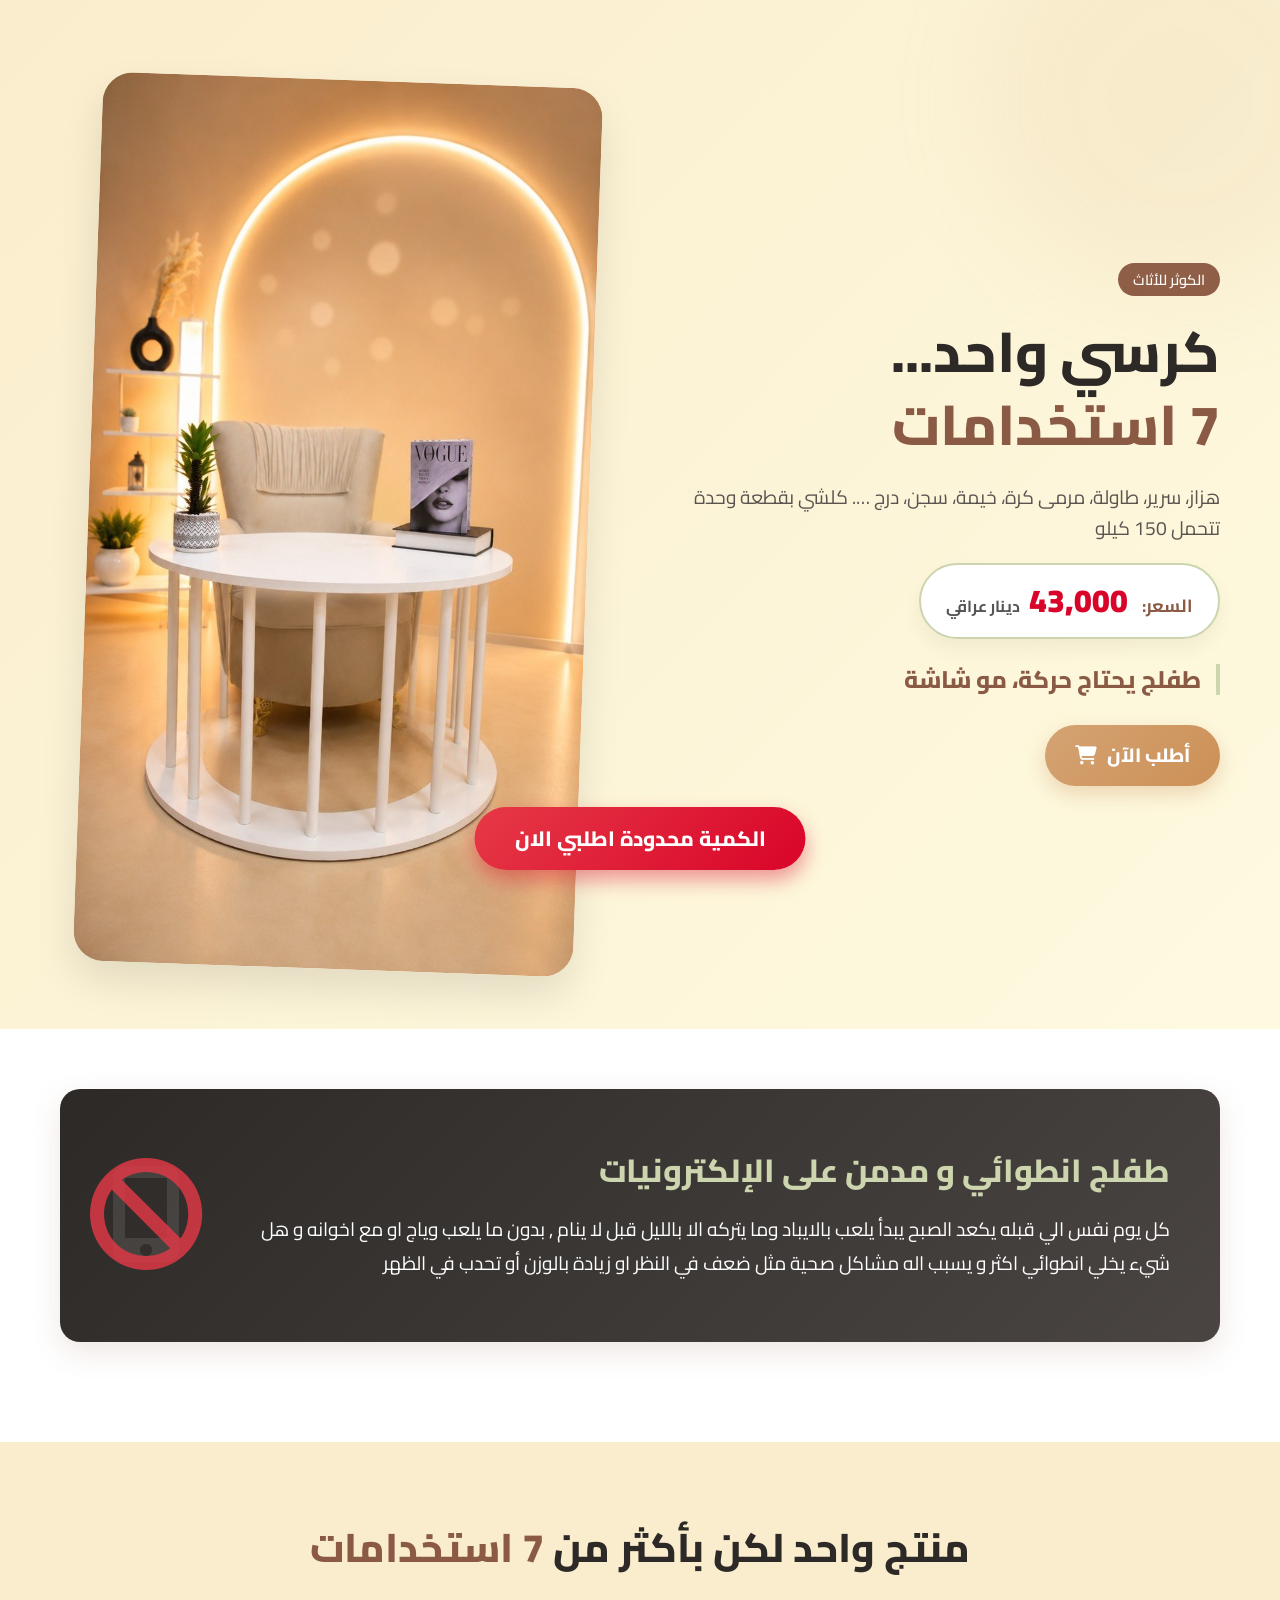
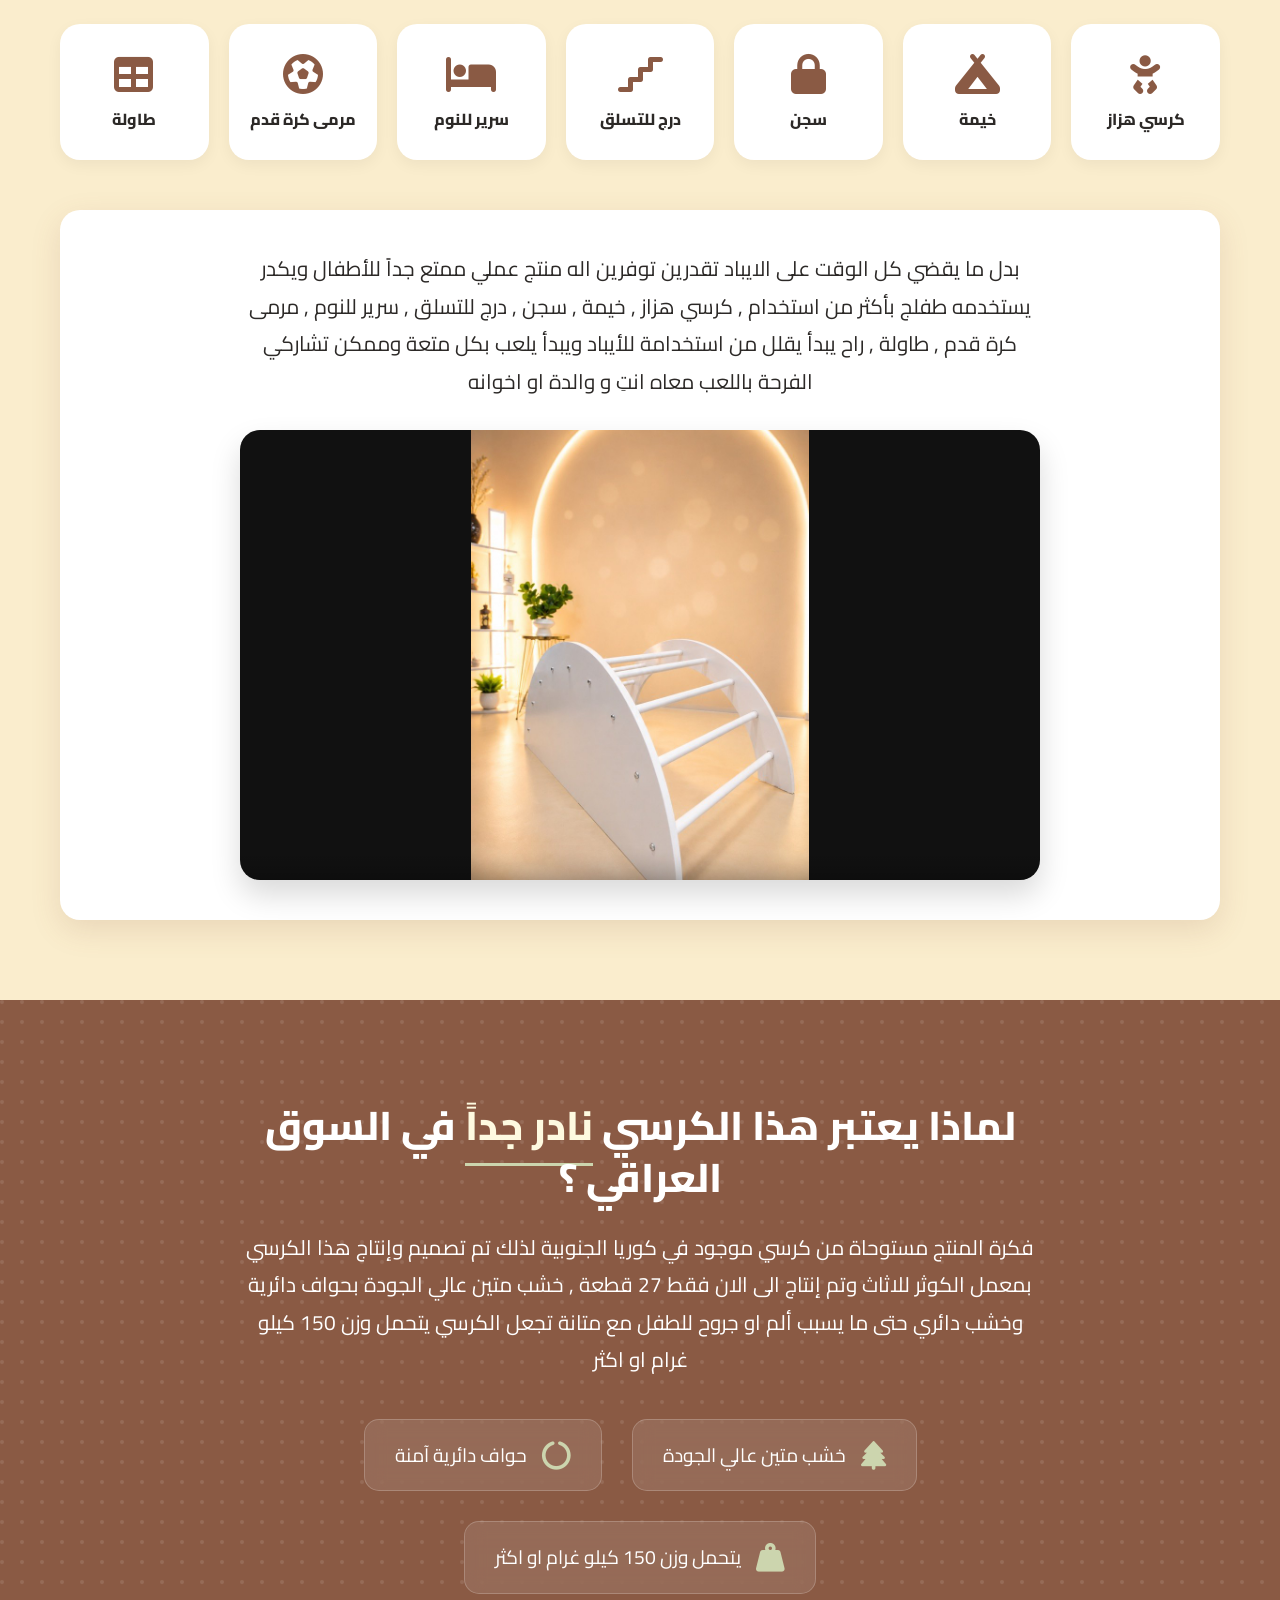
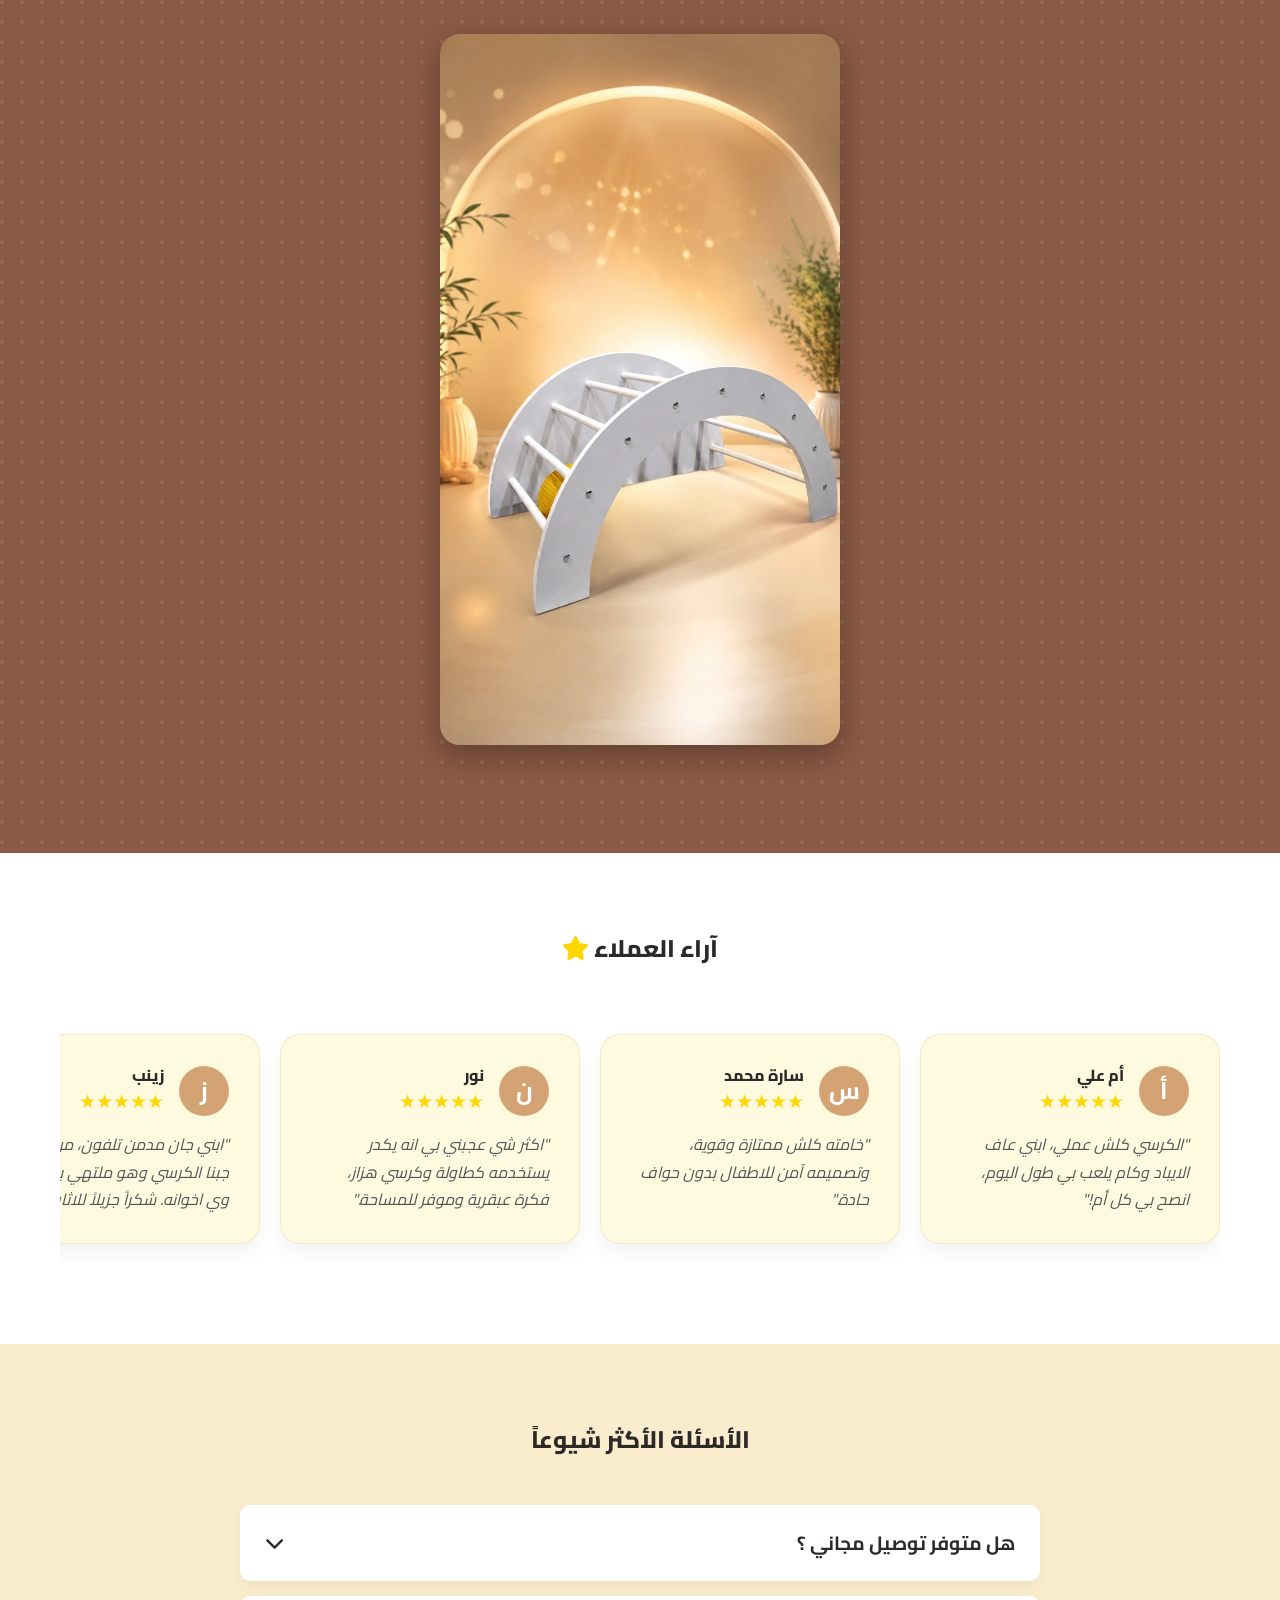
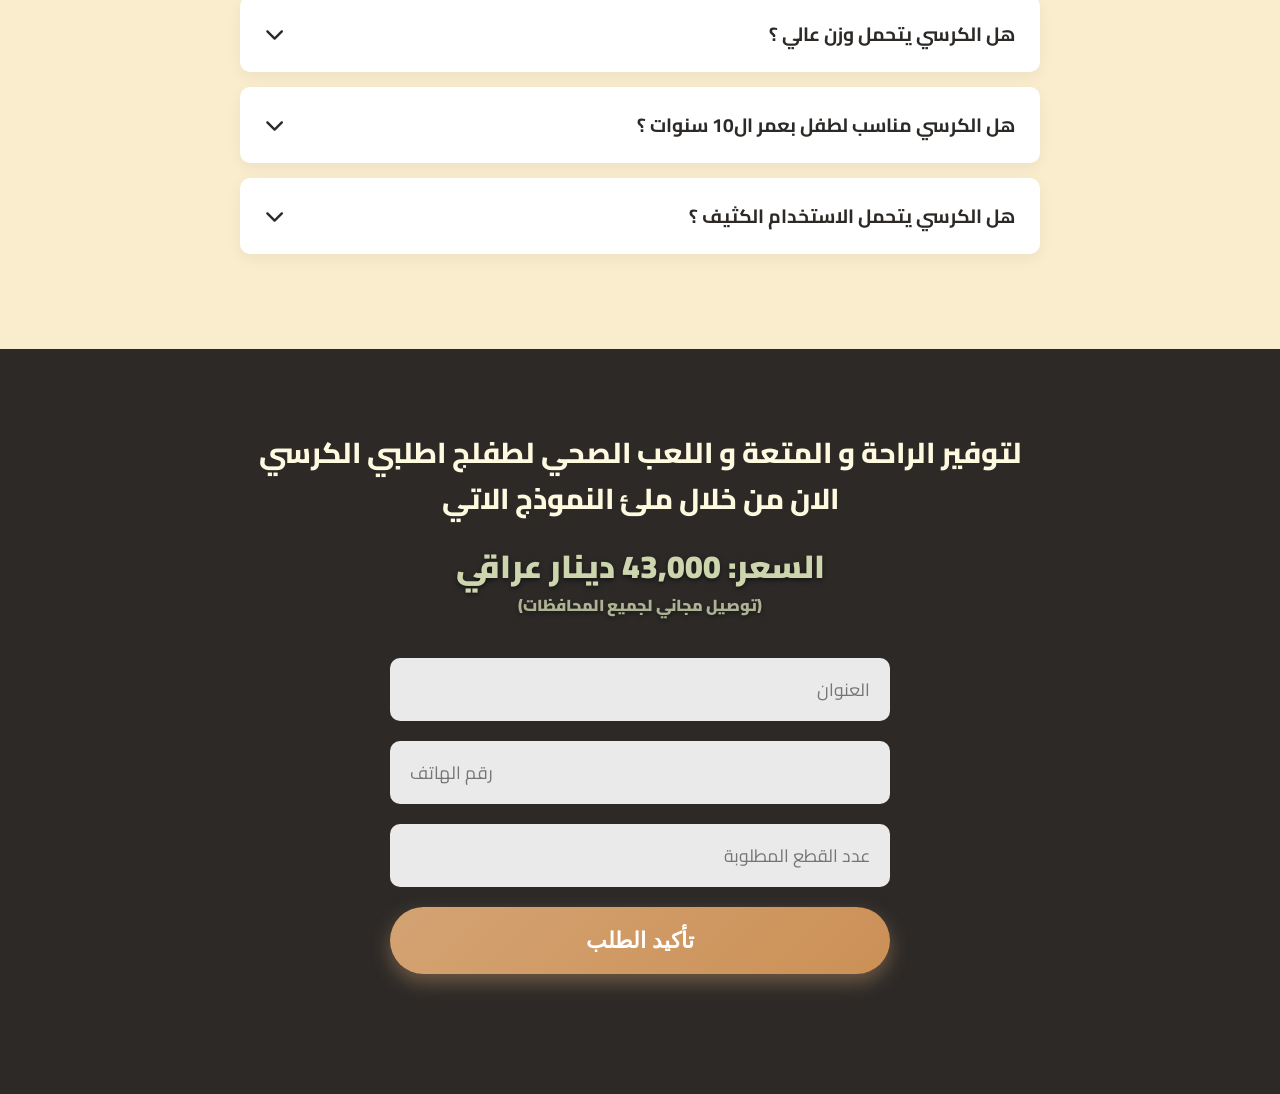
==== commit 52415089: "Add files via upload" ====
--- a/index.html
+++ b/index.html
@@ -9,6 +9,24 @@
     <link rel="stylesheet" href="style.css">
     <!-- FontAwesome for icons -->
     <link rel="stylesheet" href="https://cdnjs.cloudflare.com/ajax/libs/font-awesome/6.4.0/css/all.min.css">
+    
+    <!-- Meta Pixel Code -->
+    <script>
+    !function(f,b,e,v,n,t,s)
+    {if(f.fbq)return;n=f.fbq=function(){n.callMethod?
+    n.callMethod.apply(n,arguments):n.queue.push(arguments)};
+    if(!f._fbq)f._fbq=n;n.push=n;n.loaded=!0;n.version='2.0';
+    n.queue=[];t=b.createElement(e);t.async=!0;
+    t.src=v;s=b.getElementsByTagName(e)[0];
+    s.parentNode.insertBefore(t,s)}(window, document,'script',
+    'https://connect.facebook.net/en_US/fbevents.js');
+    fbq('init', '29281560111445376');
+    fbq('track', 'PageView');
+    </script>
+    <noscript><img height="1" width="1" style="display:none"
+    src="https://www.facebook.com/tr?id=29281560111445376&ev=PageView&noscript=1"
+    /></noscript>
+    <!-- End Meta Pixel Code -->
 </head>
 <body>
     <!-- Header -->
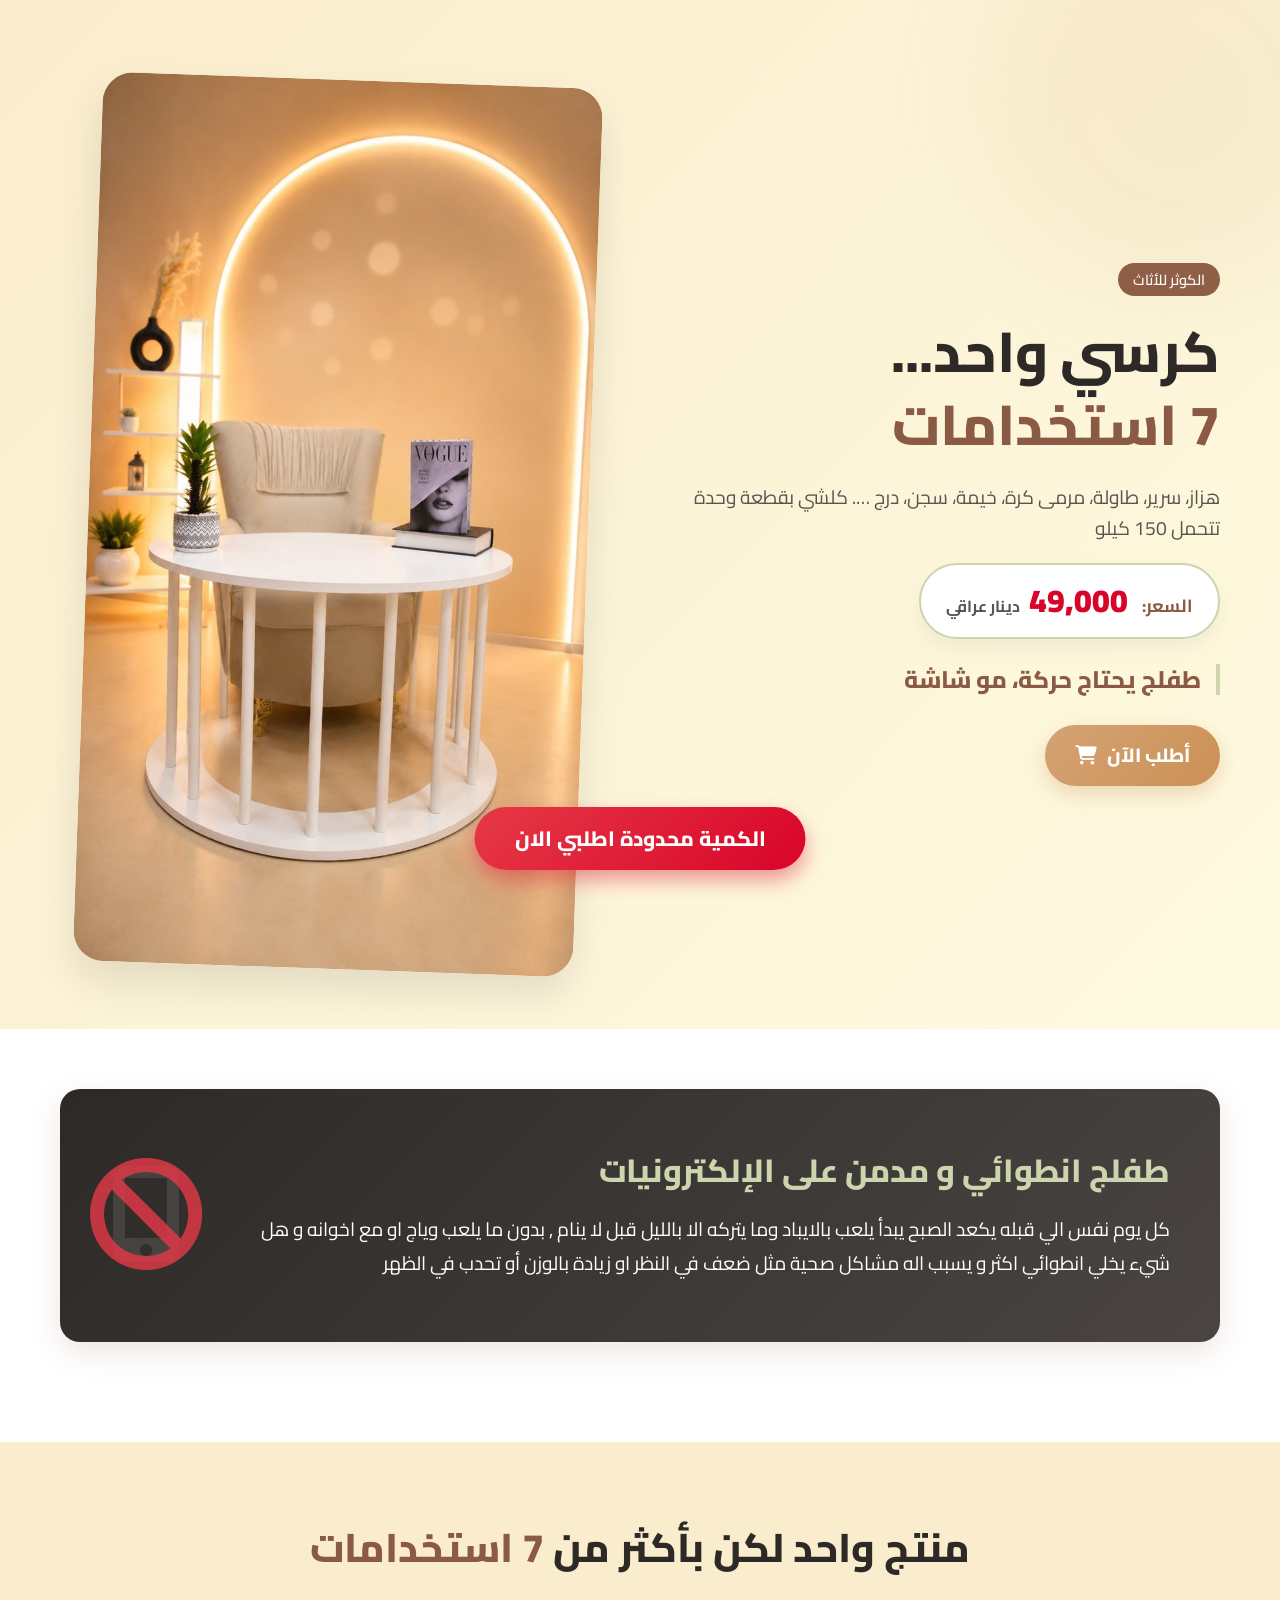
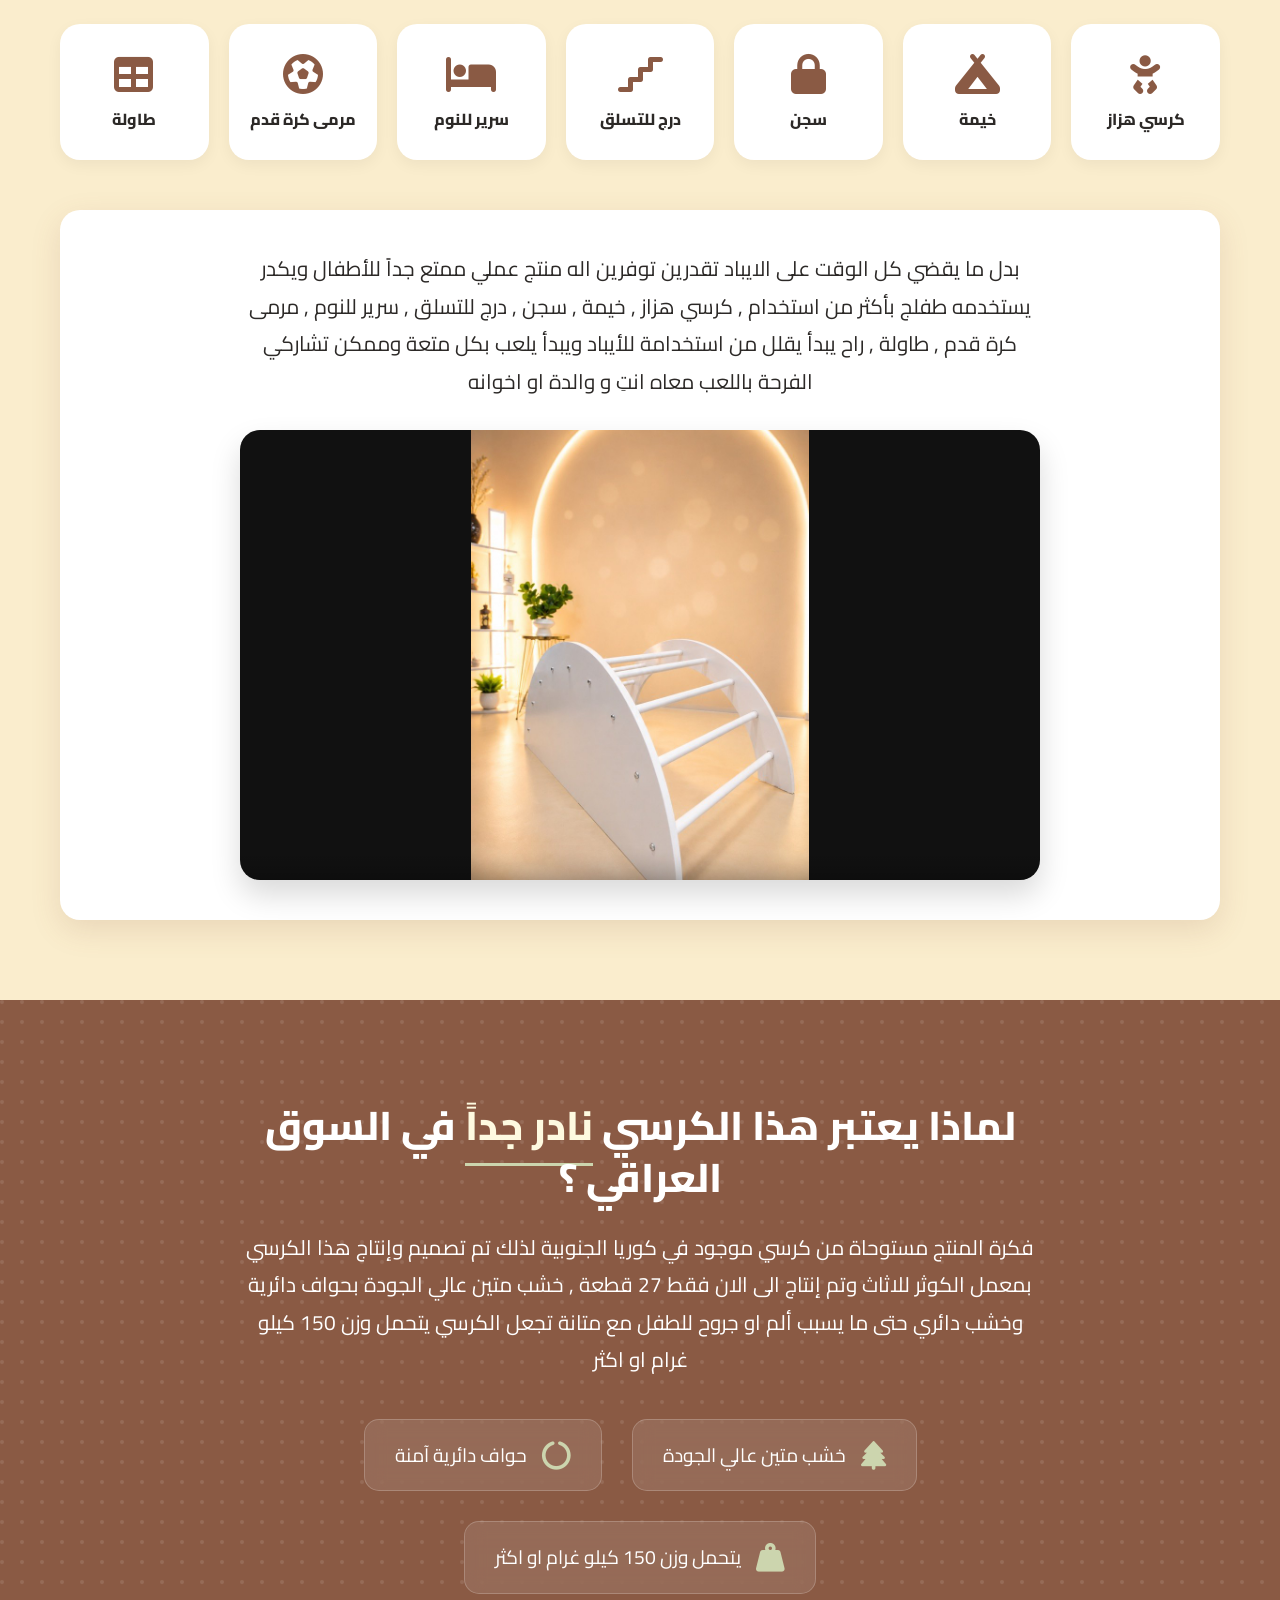
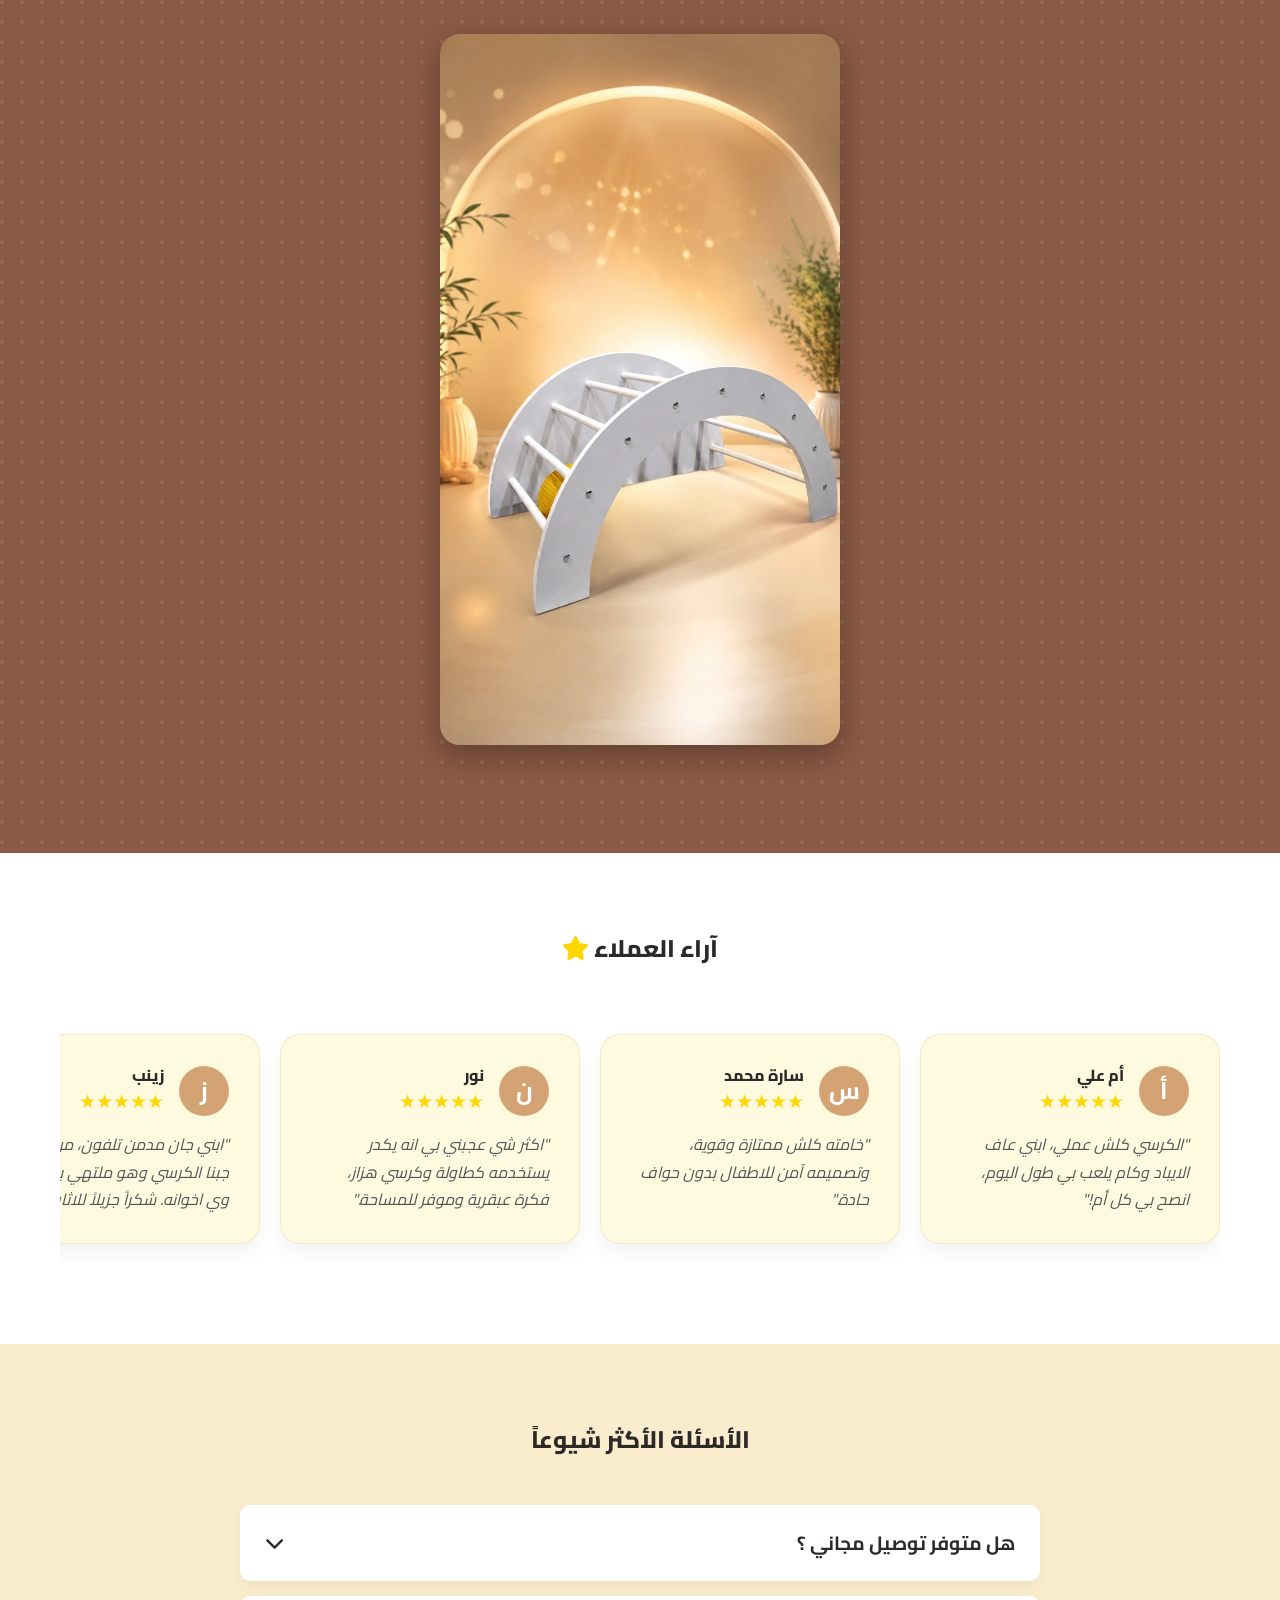
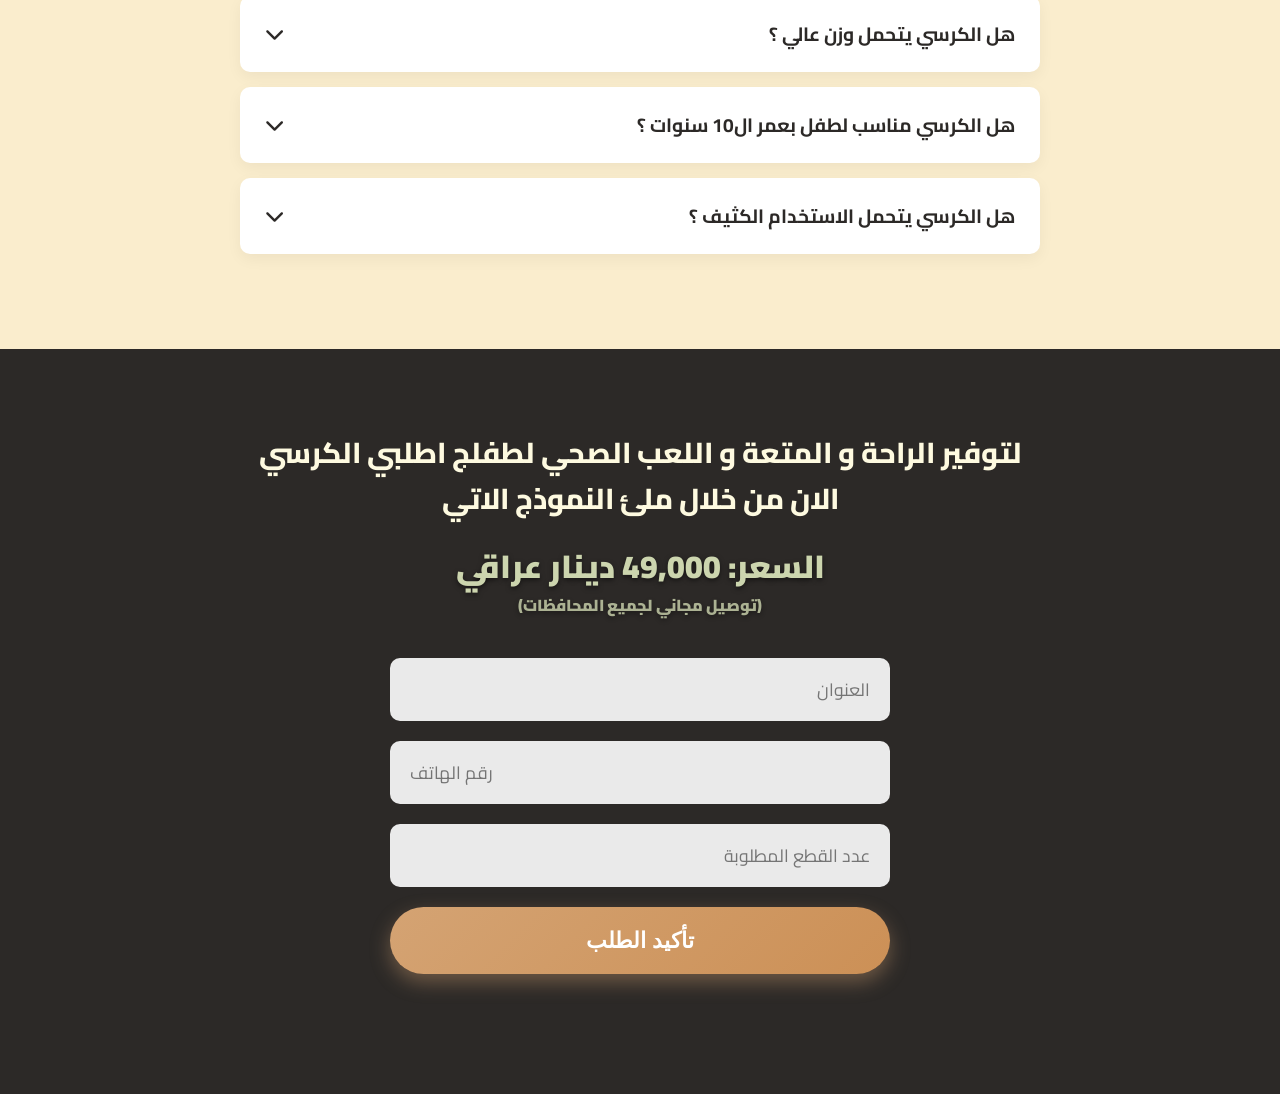
==== commit 22ced924: "Add files via upload" ====
--- a/index.html
+++ b/index.html
@@ -38,7 +38,7 @@
                 <p class="subtitle">هزاز، سرير، طاولة، مرمى كرة، خيمة، سجن، درج …. كلشي بقطعة وحدة تتحمل 150 كيلو</p>
                 <div class="hero-price">
                     <span class="price-label">السعر:</span>
-                    <span class="price-amount">43,000</span>
+                    <span class="price-amount">49,000</span>
                     <span class="price-currency">دينار عراقي</span>
                 </div>
                 <h3 class="slogan">طفلج يحتاج حركة، مو شاشة</h3>
@@ -258,7 +258,7 @@
         <div class="container">
             <h2 class="order-title">لتوفير الراحة و المتعة و اللعب الصحي لطفلج اطلبي الكرسي الان من خلال ملئ النموذج الاتي</h2>
             
-            <div class="footer-price-tag">السعر: 43,000 دينار عراقي <span style="font-size: 1rem; opacity: 0.8; display: block;">(توصيل مجاني لجميع المحافظات)</span></div>
+            <div class="footer-price-tag">السعر: 49,000 دينار عراقي <span style="font-size: 1rem; opacity: 0.8; display: block;">(توصيل مجاني لجميع المحافظات)</span></div>
             
             <form class="order-form" id="orderForm">
                 <input type="text" id="address" placeholder="العنوان" required>
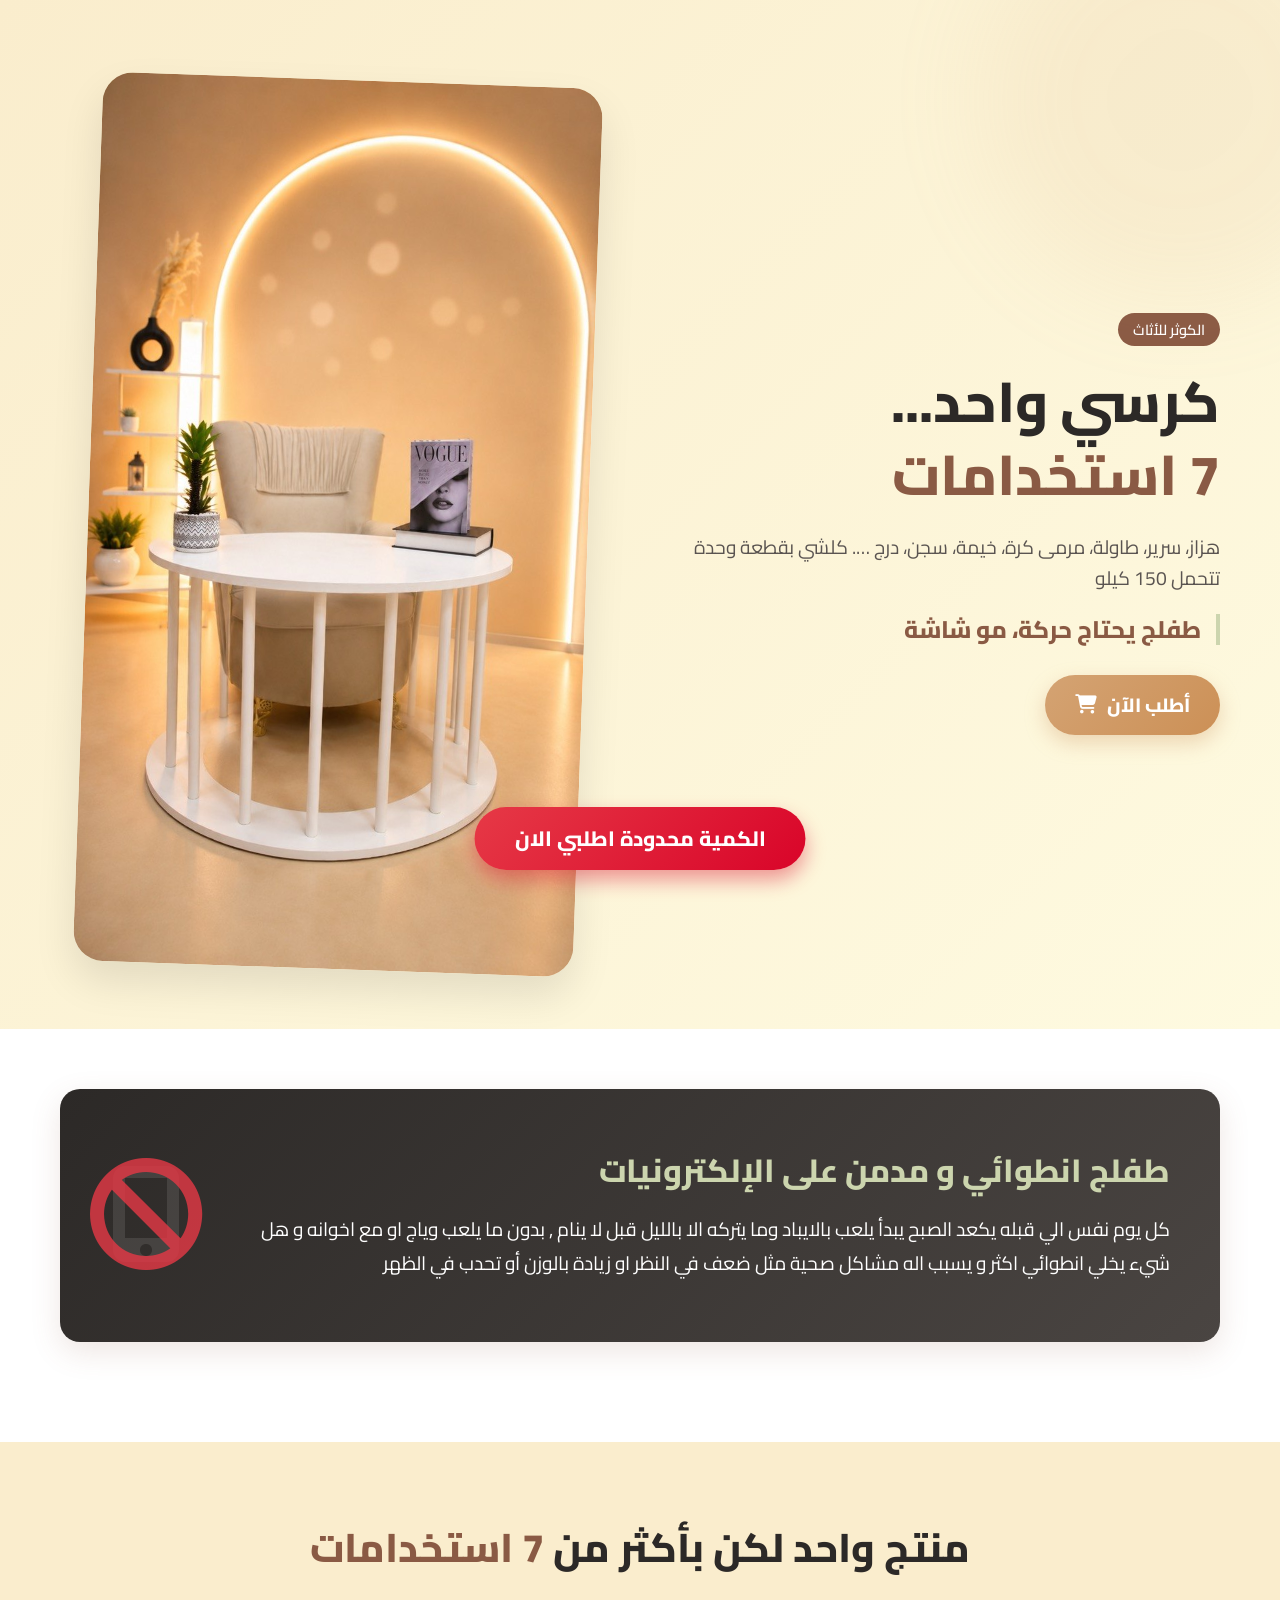
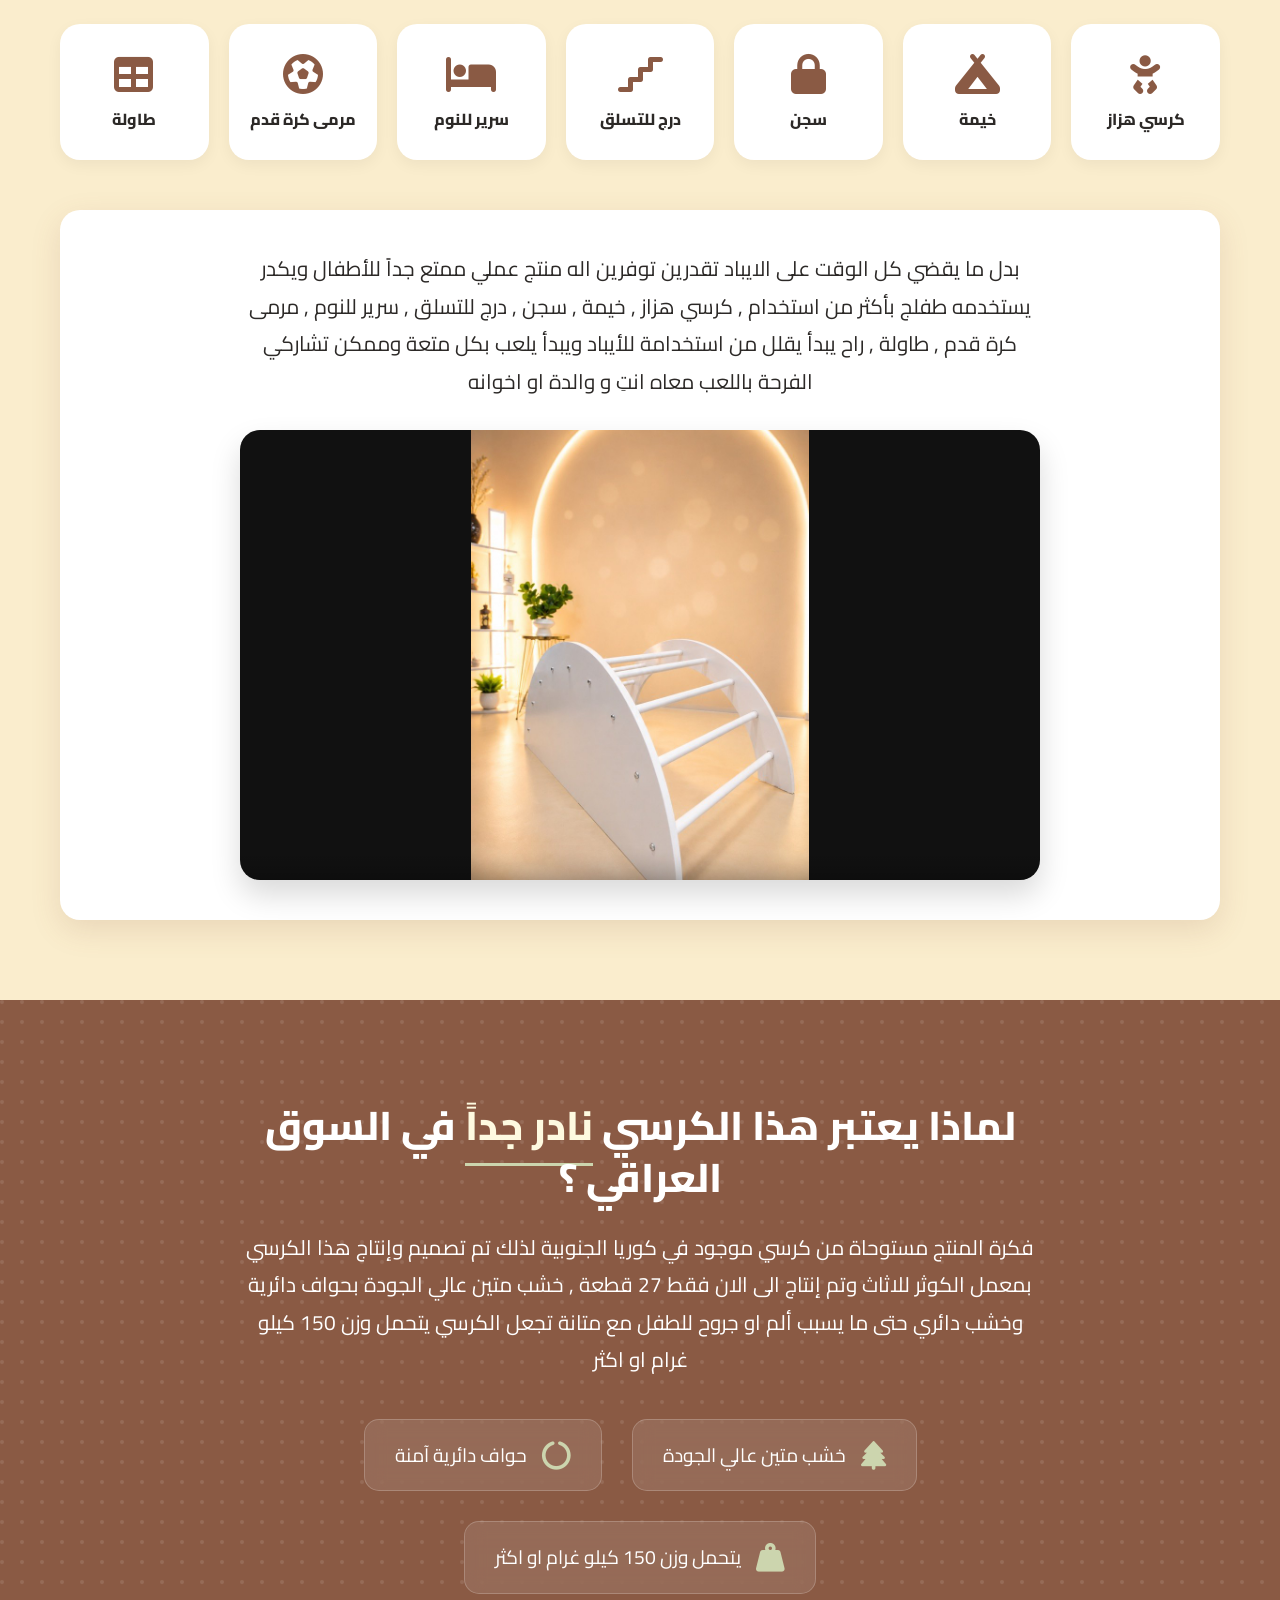
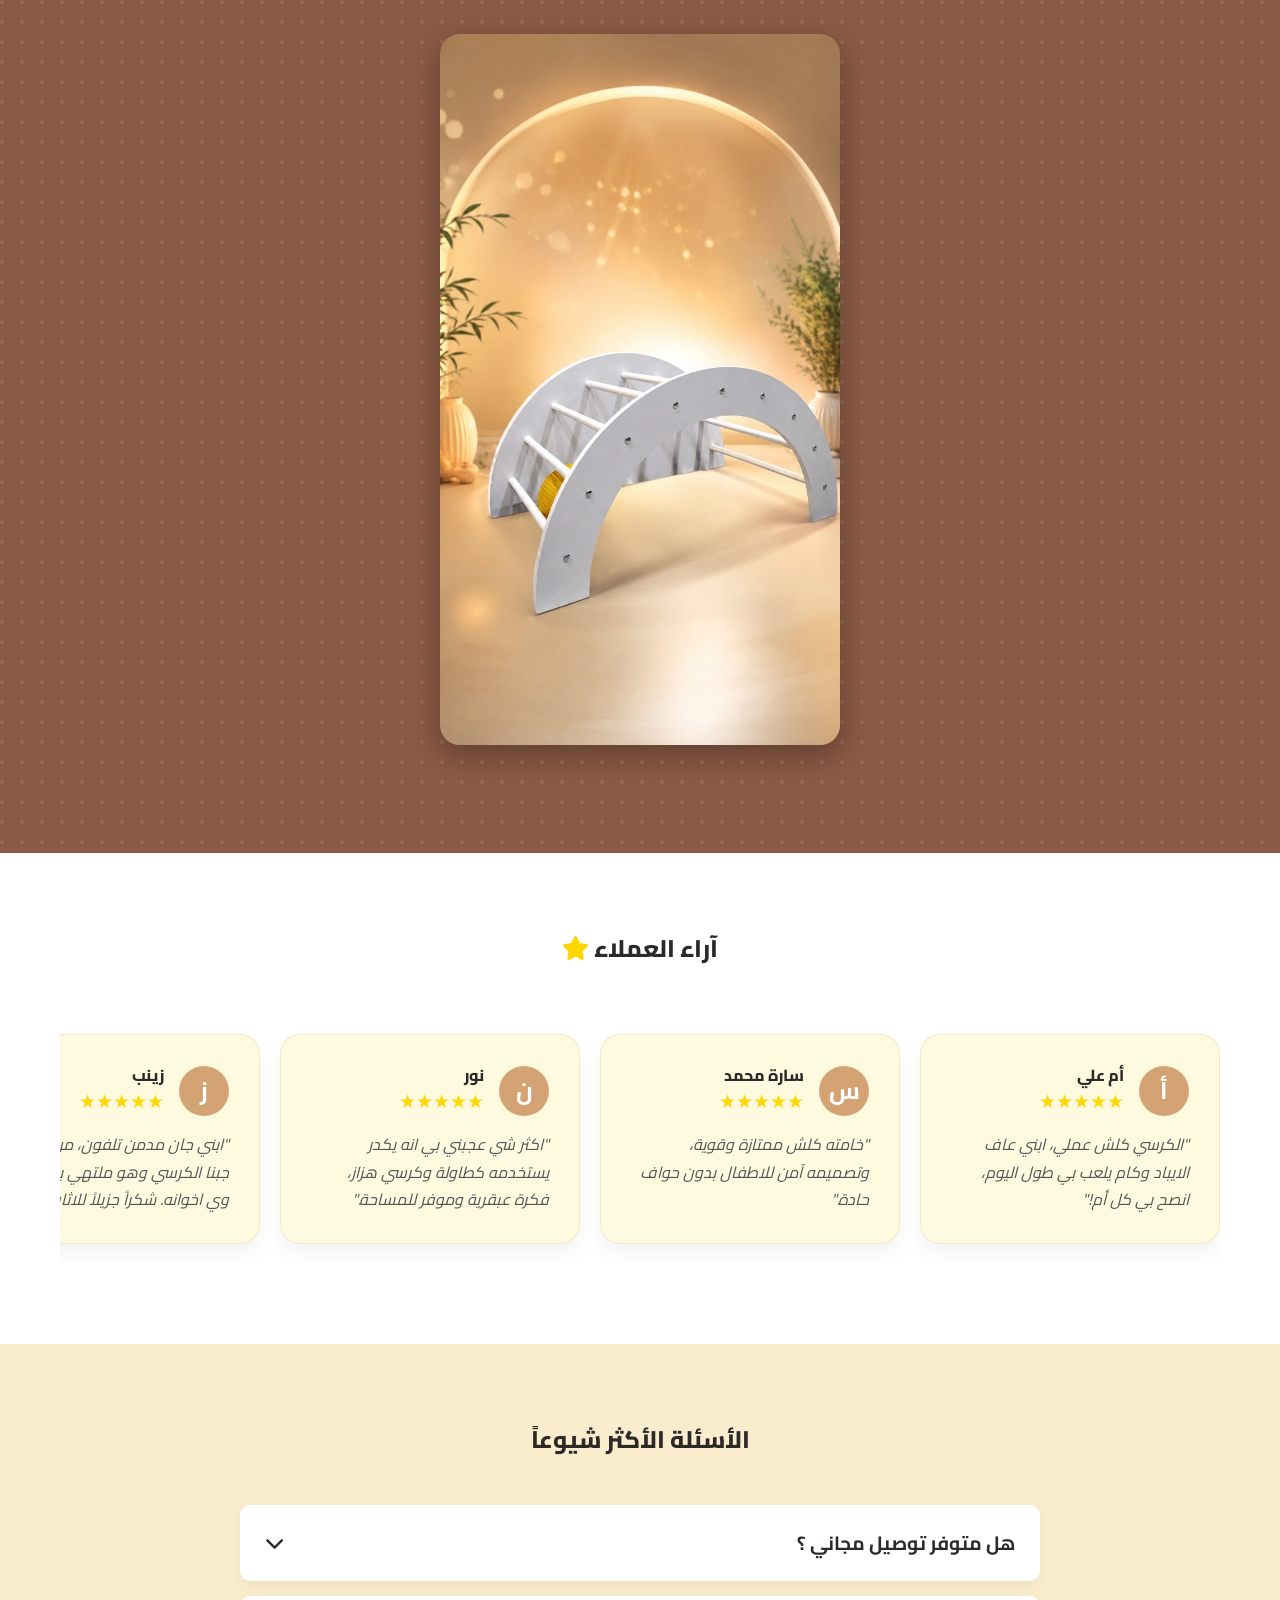
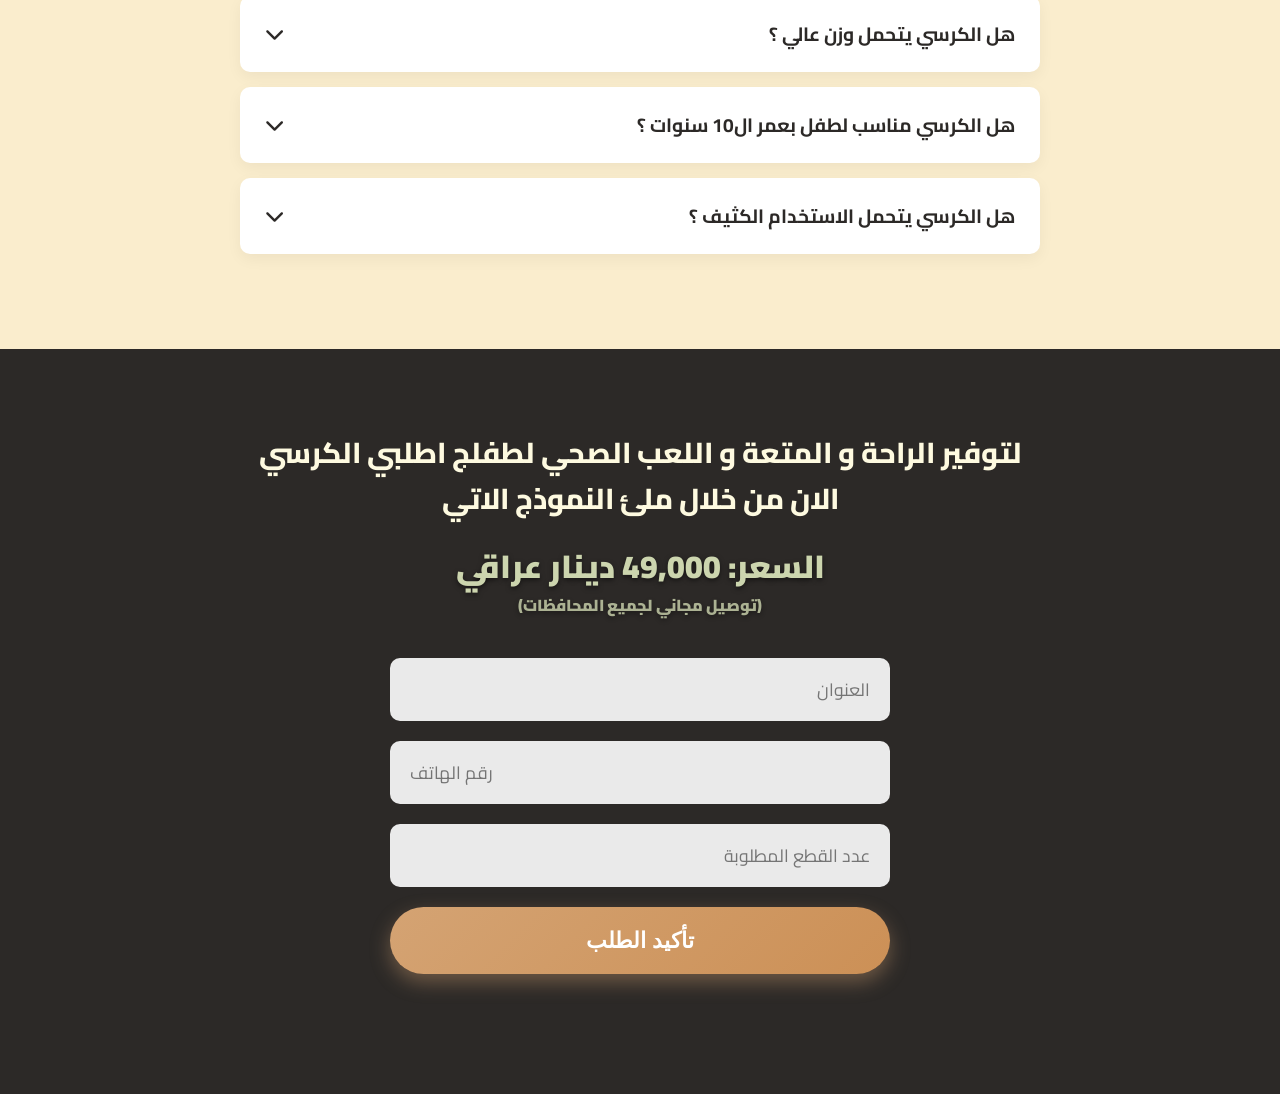
==== commit 88fcd704: "Add files via upload" ====
--- a/index.html
+++ b/index.html
@@ -36,11 +36,6 @@
                 <span class="badge">الكوثر للأثاث</span>
                 <h1>كرسي واحد... <span class="highlight">7 استخدامات</span></h1>
                 <p class="subtitle">هزاز، سرير، طاولة، مرمى كرة، خيمة، سجن، درج …. كلشي بقطعة وحدة تتحمل 150 كيلو</p>
-                <div class="hero-price">
-                    <span class="price-label">السعر:</span>
-                    <span class="price-amount">49,000</span>
-                    <span class="price-currency">دينار عراقي</span>
-                </div>
                 <h3 class="slogan">طفلج يحتاج حركة، مو شاشة</h3>
                 <a href="#order" class="btn btn-primary hide-on-mobile">أطلب الآن <i class="fas fa-shopping-cart"></i></a>
             </div>
